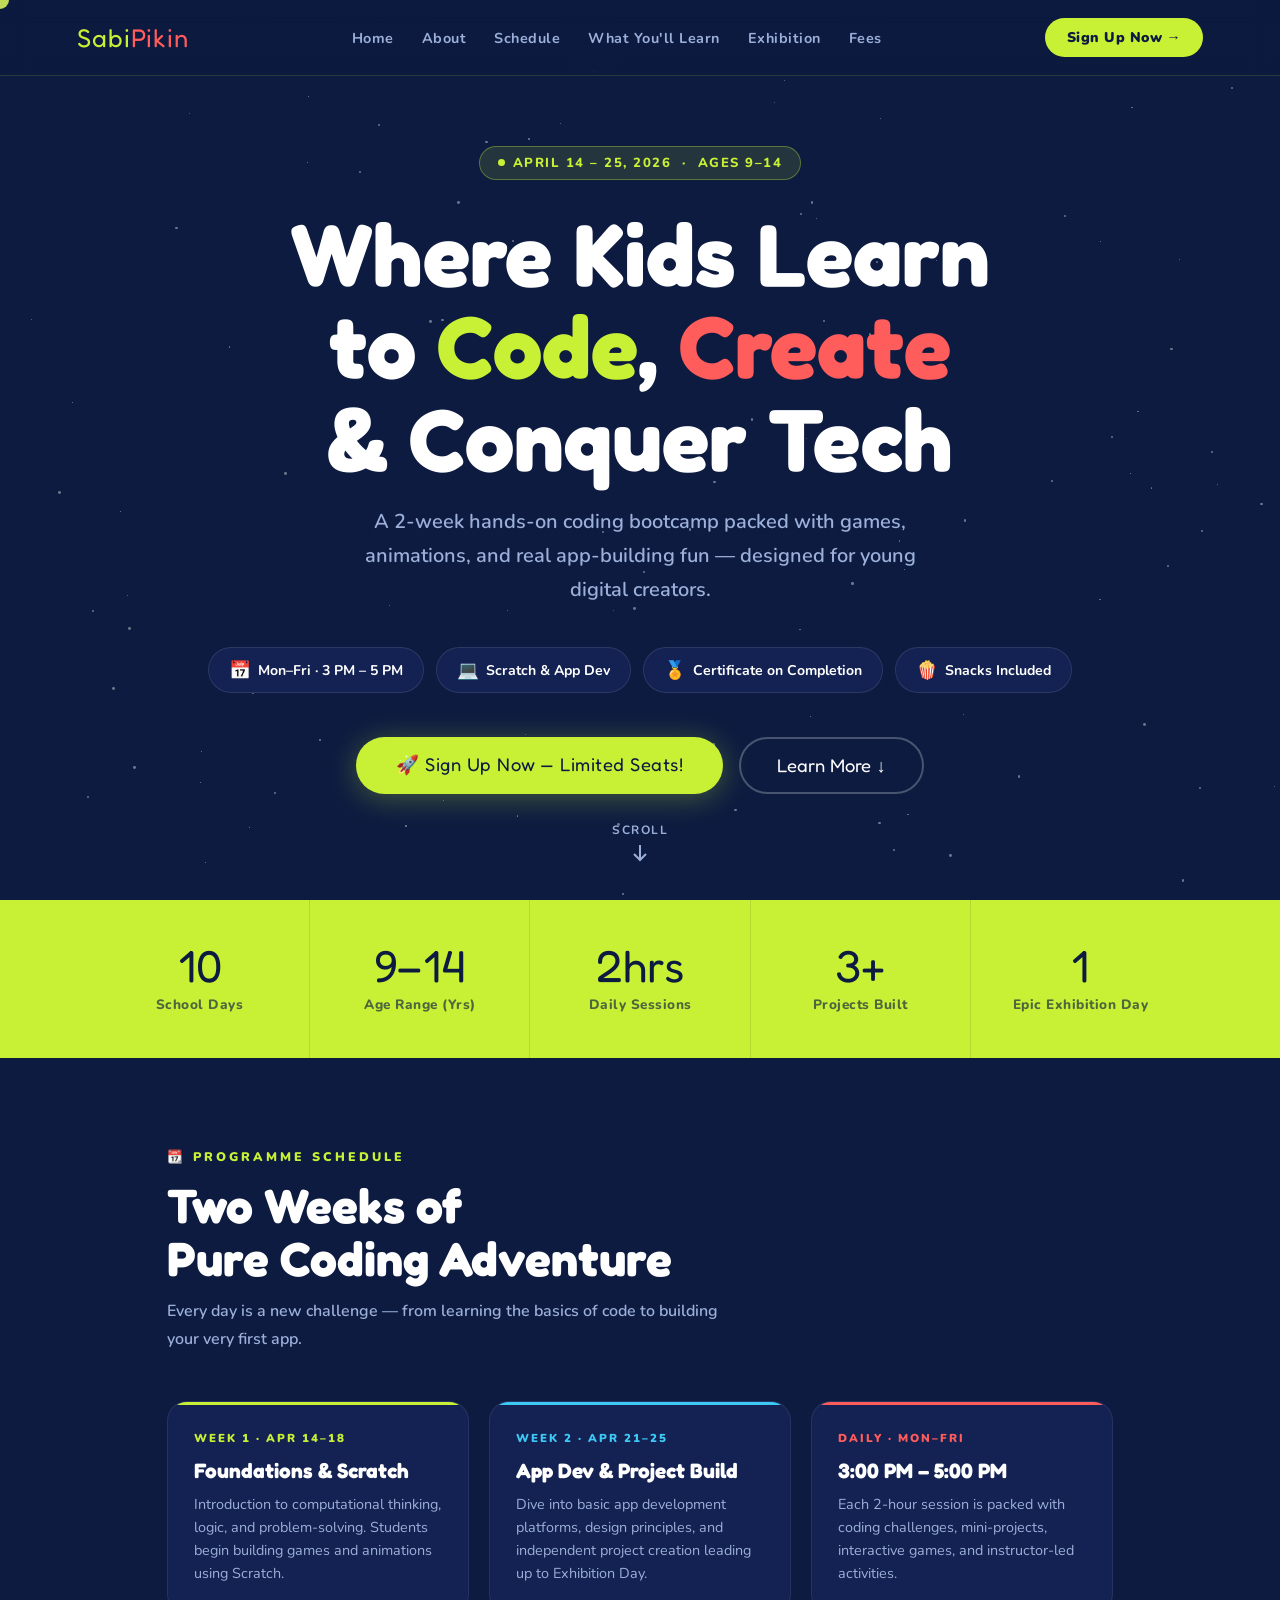
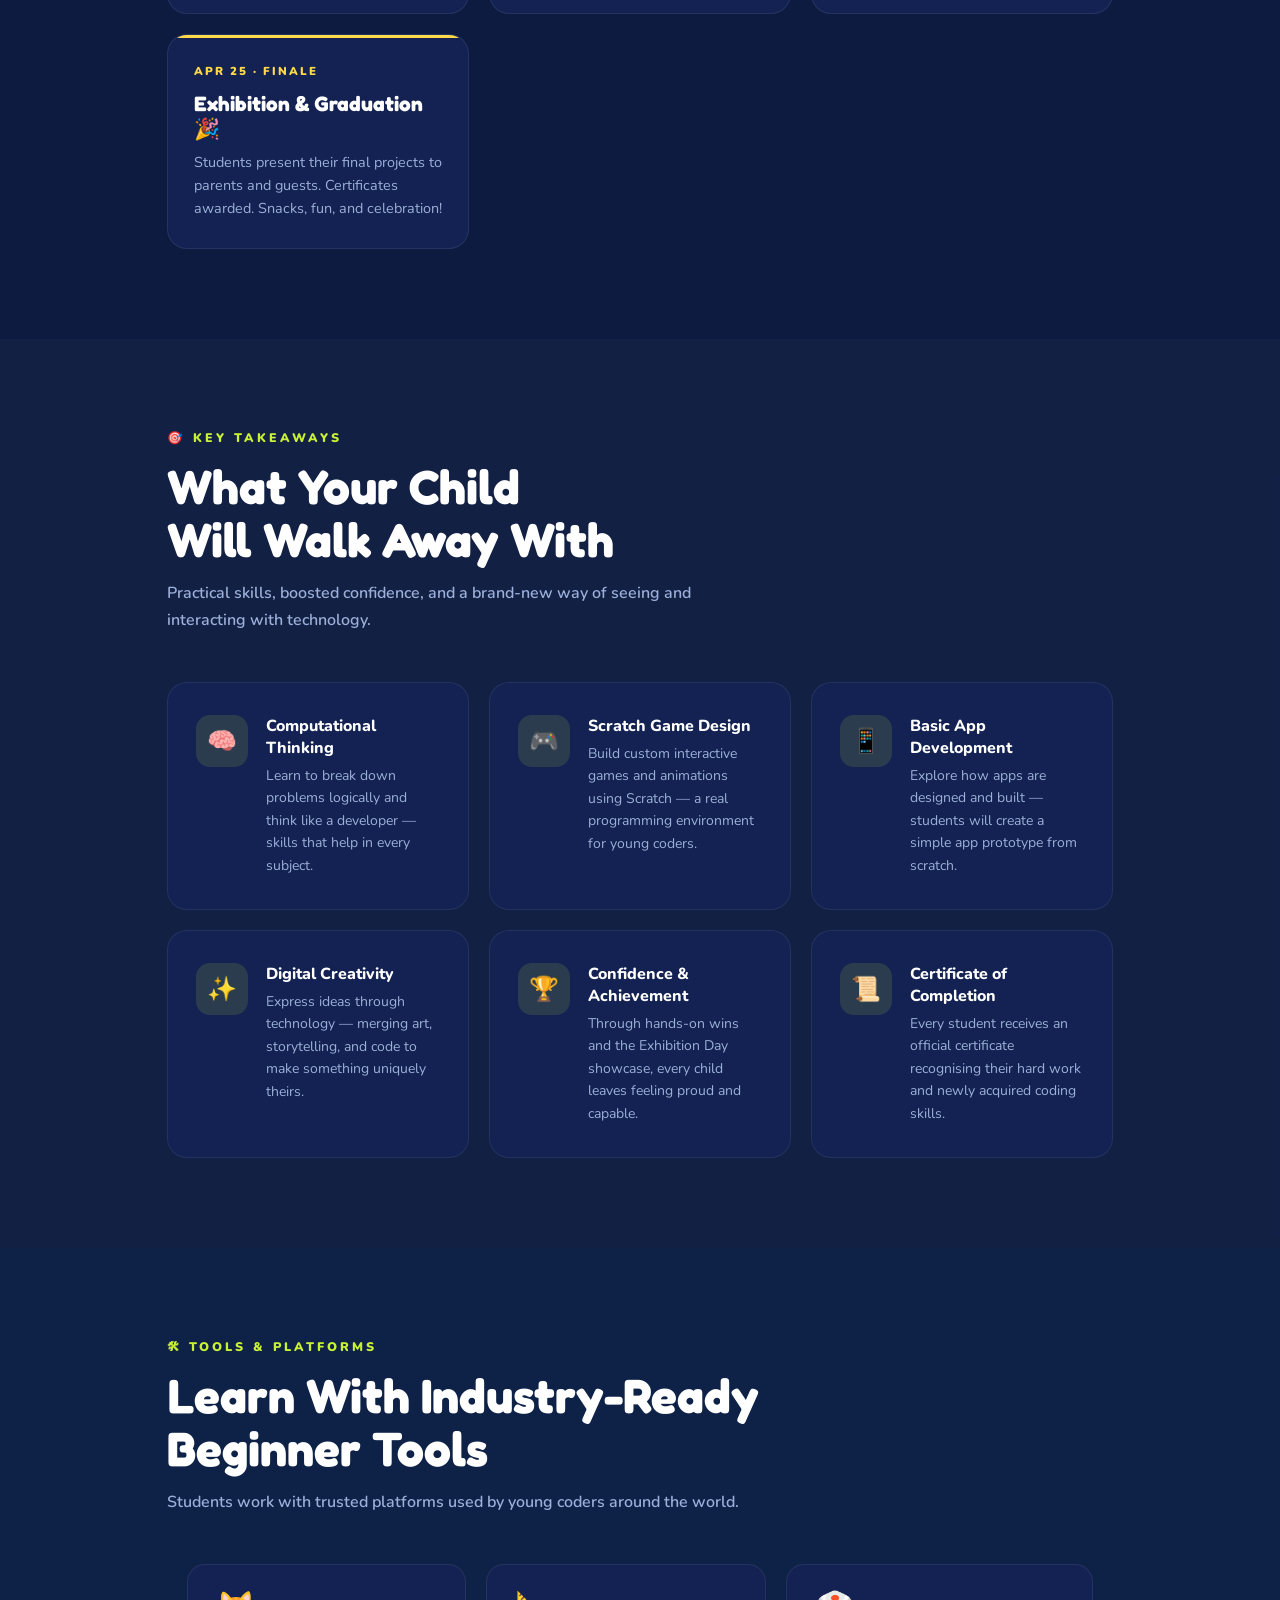
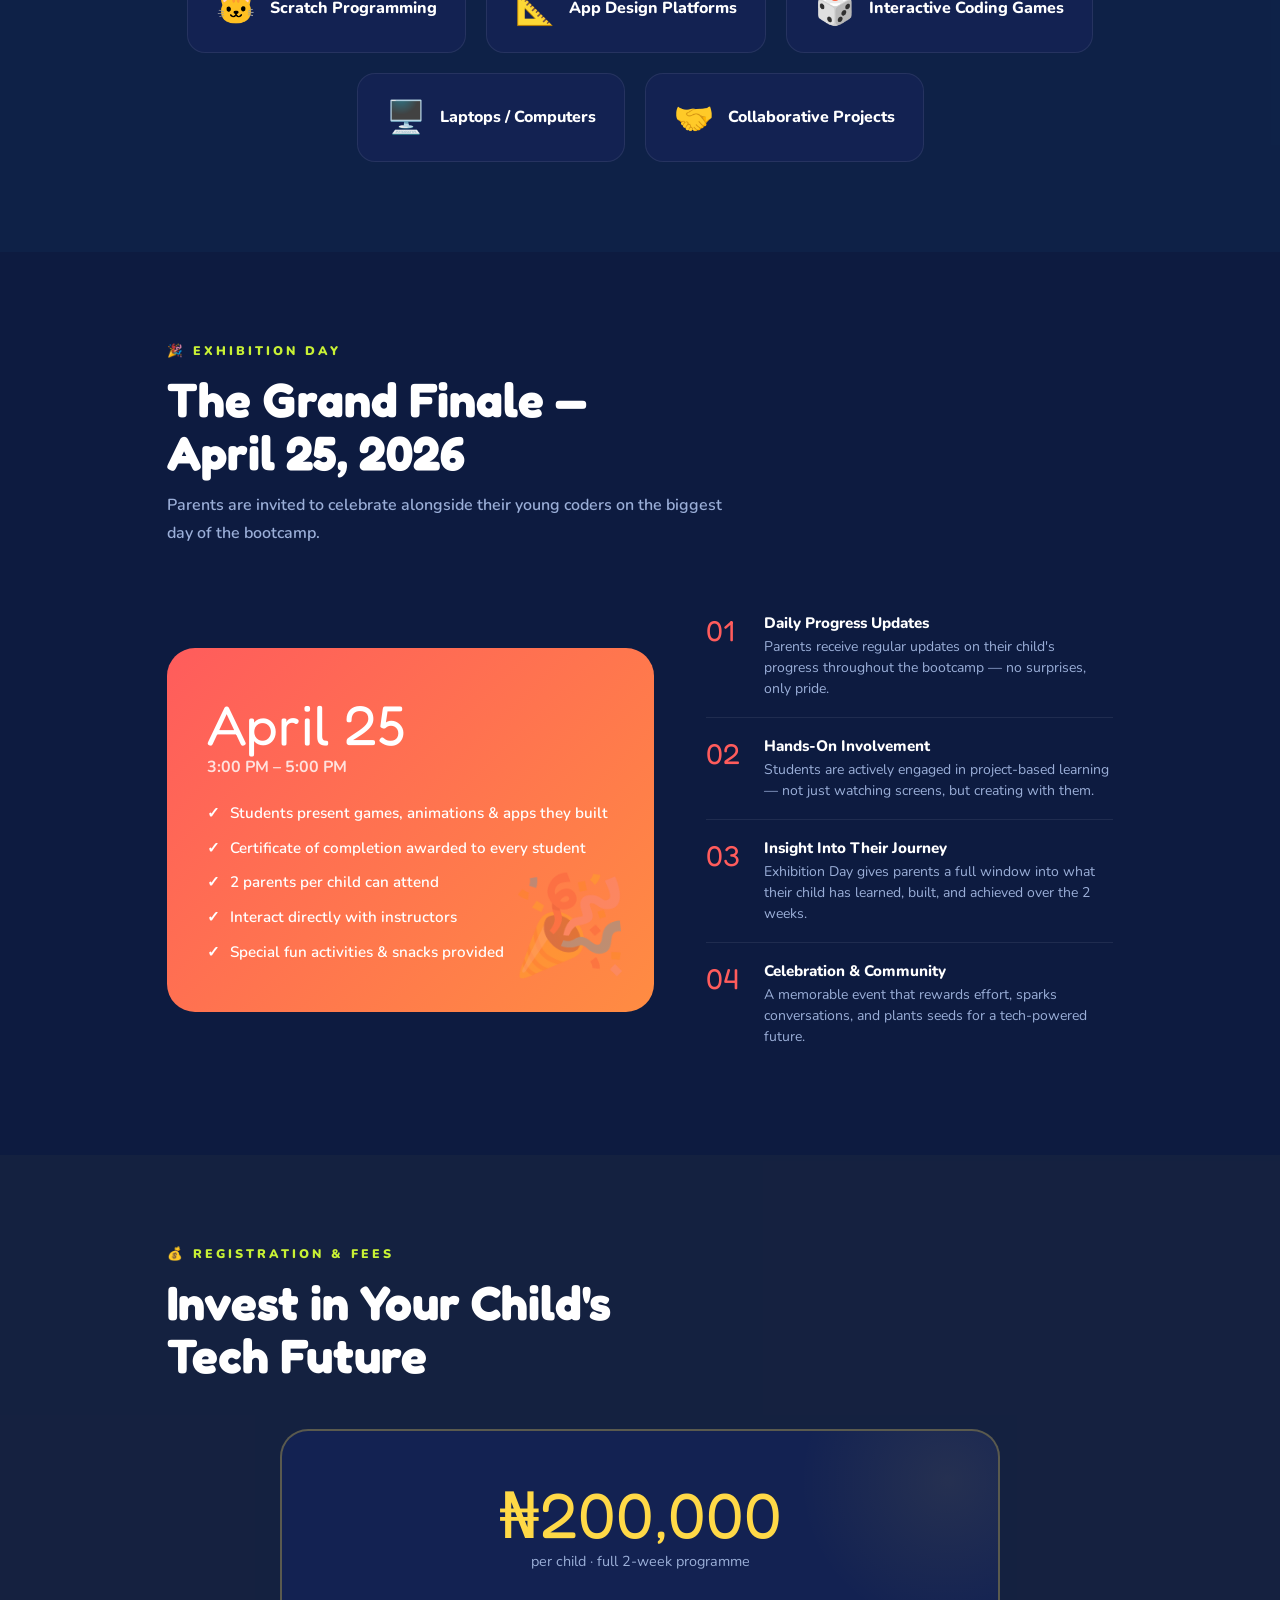
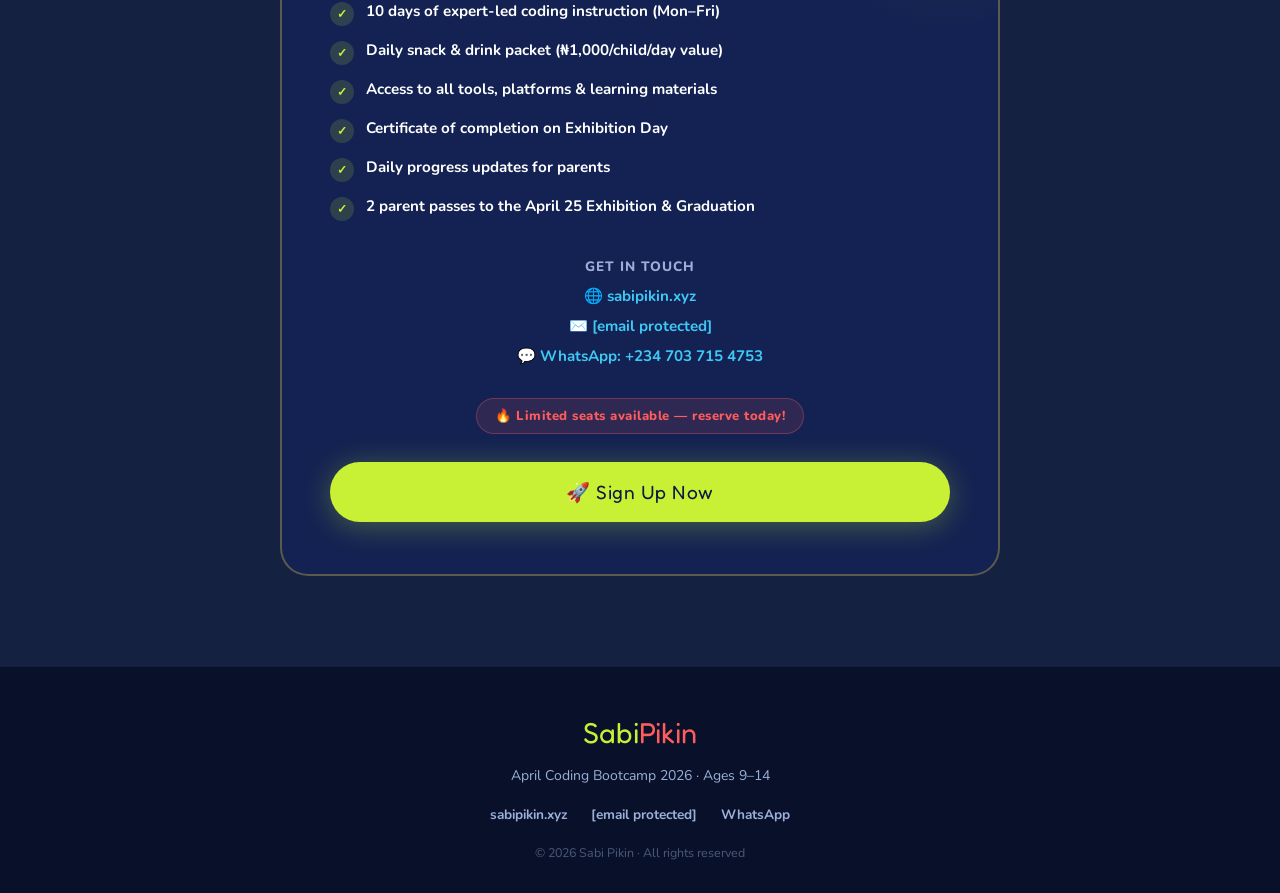
==== kidsbootcamp.html @ 7fbb56c4 "Add files via upload" ====
<!DOCTYPE html>
<html lang="en">
<head>
<meta charset="UTF-8" />
<meta name="viewport" content="width=device-width, initial-scale=1.0"/>
<title>Sabi Pikin Coding Bootcamp – April 2026</title>
<link href="https://fonts.googleapis.com/css2?family=Fredoka+One&family=Nunito:wght@400;600;700;800;900&display=swap" rel="stylesheet"/>
<style>
  :root {
    --lime: #C8F135;
    --navy: #0D1B40;
    --coral: #FF5C5C;
    --sky: #3EC9F5;
    --yellow: #FFD947;
    --white: #FFFFFF;
    --card-bg: #132252;
    --text-muted: #9BAFD8;
  }

  *, *::before, *::after { box-sizing: border-box; margin: 0; padding: 0; }

  html { scroll-behavior: smooth; }

  body {
    font-family: 'Nunito', sans-serif;
    background: var(--navy);
    color: var(--white);
    overflow-x: hidden;
  }

  /* ── CURSOR ── */
  body { cursor: none; }
  #cursor {
    width: 18px; height: 18px;
    background: var(--lime);
    border-radius: 50%;
    position: fixed; top: 0; left: 0;
    pointer-events: none;
    z-index: 9999;
    transform: translate(-50%,-50%);
    transition: transform .15s, background .2s;
    mix-blend-mode: exclusion;
  }

  /* ── STARS BG ── */
  #stars { position: fixed; inset: 0; pointer-events: none; z-index: 0; overflow: hidden; }
  .star {
    position: absolute;
    border-radius: 50%;
    background: white;
    animation: twinkle var(--d) ease-in-out infinite alternate;
    opacity: .4;
  }
  @keyframes twinkle { to { opacity: .05; transform: scale(.5); } }

  /* ── NAV ── */
  nav {
    position: fixed; top: 0; width: 100%;
    display: flex; align-items: center; justify-content: space-between;
    padding: 18px 6%;
    background: rgba(13,27,64,.85);
    backdrop-filter: blur(12px);
    border-bottom: 1px solid rgba(200,241,53,.15);
    z-index: 100;
  }
  .logo {
    font-family: 'Fredoka One', cursive;
    font-size: 1.6rem;
    color: var(--lime);
    letter-spacing: 1px;
  }
  .logo span { color: var(--coral); }
  nav ul { list-style: none; display: flex; gap: 28px; }
  nav ul a {
    text-decoration: none; color: var(--text-muted);
    font-weight: 700; font-size: .9rem;
    letter-spacing: .5px; transition: color .2s;
  }
  nav ul a:hover { color: var(--lime); }
  .nav-cta {
    background: var(--lime); color: var(--navy);
    font-weight: 900; font-size: .88rem;
    padding: 10px 22px; border-radius: 50px;
    text-decoration: none; letter-spacing: .5px;
    transition: transform .2s, box-shadow .2s;
    box-shadow: 0 0 0 0 var(--lime);
  }
  .nav-cta:hover {
    transform: translateY(-2px);
    box-shadow: 0 8px 25px rgba(200,241,53,.45);
  }

  /* ── HERO ── */
  .hero {
    min-height: 100vh;
    display: flex; flex-direction: column;
    align-items: center; justify-content: center;
    text-align: center;
    padding: 120px 6% 80px;
    position: relative; z-index: 1;
  }
  .badge {
    display: inline-flex; align-items: center; gap: 8px;
    background: rgba(200,241,53,.12);
    border: 1px solid rgba(200,241,53,.35);
    color: var(--lime);
    font-weight: 800; font-size: .82rem;
    padding: 7px 18px; border-radius: 50px;
    letter-spacing: 1.5px; text-transform: uppercase;
    margin-bottom: 28px;
    animation: fadeUp .7s ease both;
  }
  .badge .dot { width: 7px; height: 7px; background: var(--lime); border-radius: 50%; animation: blink 1.2s ease-in-out infinite; }
  @keyframes blink { 50% { opacity: 0; } }

  .hero h1 {
    font-family: 'Fredoka One', cursive;
    font-size: clamp(2.8rem, 7vw, 5.5rem);
    line-height: 1.05;
    margin-bottom: 20px;
    animation: fadeUp .8s .1s ease both;
  }
  .hero h1 .accent { color: var(--lime); }
  .hero h1 .hot { color: var(--coral); }

  .hero-sub {
    font-size: clamp(1rem, 2.2vw, 1.25rem);
    color: var(--text-muted);
    max-width: 560px;
    line-height: 1.7;
    margin-bottom: 40px;
    font-weight: 600;
    animation: fadeUp .8s .2s ease both;
  }

  .hero-pills {
    display: flex; flex-wrap: wrap; gap: 12px;
    justify-content: center; margin-bottom: 44px;
    animation: fadeUp .8s .3s ease both;
  }
  .pill {
    display: flex; align-items: center; gap: 7px;
    background: var(--card-bg);
    border: 1px solid rgba(255,255,255,.1);
    border-radius: 50px;
    padding: 10px 20px;
    font-size: .88rem; font-weight: 700;
  }
  .pill .icon { font-size: 1.1rem; }

  .hero-btns {
    display: flex; gap: 16px; flex-wrap: wrap; justify-content: center;
    animation: fadeUp .8s .4s ease both;
  }
  .btn-primary {
    background: var(--lime); color: var(--navy);
    font-family: 'Fredoka One', cursive;
    font-size: 1.15rem; letter-spacing: .5px;
    padding: 16px 40px; border-radius: 50px;
    text-decoration: none; border: none; cursor: none;
    transition: transform .2s, box-shadow .2s;
    box-shadow: 0 4px 30px rgba(200,241,53,.3);
    position: relative; overflow: hidden;
  }
  .btn-primary::after {
    content: '';
    position: absolute; inset: 0;
    background: white; opacity: 0;
    transition: opacity .3s;
    border-radius: 50px;
  }
  .btn-primary:hover { transform: translateY(-3px) scale(1.04); box-shadow: 0 10px 40px rgba(200,241,53,.5); }
  .btn-primary:hover::after { opacity: .08; }

  .btn-secondary {
    background: transparent;
    color: var(--white);
    font-family: 'Fredoka One', cursive;
    font-size: 1.15rem;
    padding: 15px 36px; border-radius: 50px;
    text-decoration: none; border: 2px solid rgba(255,255,255,.25); cursor: none;
    transition: border-color .2s, color .2s;
  }
  .btn-secondary:hover { border-color: var(--sky); color: var(--sky); }

  /* ── SCROLL ARROW ── */
  .scroll-hint {
    position: absolute; bottom: 36px; left: 50%;
    transform: translateX(-50%);
    display: flex; flex-direction: column; align-items: center; gap: 6px;
    color: var(--text-muted); font-size: .75rem; font-weight: 700; letter-spacing: 1.5px;
    animation: float 2s ease-in-out infinite;
  }
  .scroll-hint svg { animation: bounce 2s ease-in-out infinite; }
  @keyframes bounce { 0%,100%{transform:translateY(0)} 50%{transform:translateY(6px)} }
  @keyframes float { 0%,100%{opacity:1} 50%{opacity:.5} }

  /* ── SECTIONS ── */
  section { position: relative; z-index: 1; }
  .section-inner { max-width: 1100px; margin: 0 auto; padding: 90px 6%; }
  .section-label {
    font-size: .78rem; font-weight: 900; letter-spacing: 3px;
    text-transform: uppercase; color: var(--lime);
    margin-bottom: 14px;
  }
  .section-title {
    font-family: 'Fredoka One', cursive;
    font-size: clamp(2rem, 4.5vw, 3rem);
    line-height: 1.1;
    margin-bottom: 14px;
  }
  .section-sub {
    color: var(--text-muted);
    font-size: 1rem; font-weight: 600;
    max-width: 580px; line-height: 1.7;
  }

  /* ── ABOUT STRIP ── */
  .about-strip {
    background: var(--lime);
    padding: 0;
    overflow: hidden;
  }
  .strip-inner {
    display: flex; flex-wrap: wrap;
    max-width: 1100px; margin: 0 auto;
  }
  .strip-stat {
    flex: 1; min-width: 160px;
    padding: 44px 32px;
    text-align: center;
    border-right: 1px solid rgba(0,0,0,.1);
  }
  .strip-stat:last-child { border-right: none; }
  .strip-stat .num {
    font-family: 'Fredoka One', cursive;
    font-size: 2.8rem; color: var(--navy);
    line-height: 1;
  }
  .strip-stat .lbl {
    font-size: .85rem; font-weight: 800;
    color: rgba(13,27,64,.65); letter-spacing: .5px;
    margin-top: 6px;
  }

  /* ── SCHEDULE ── */
  .schedule-bg { background: rgba(255,255,255,.025); }
  .schedule-grid {
    display: grid;
    grid-template-columns: repeat(auto-fit, minmax(240px, 1fr));
    gap: 20px; margin-top: 48px;
  }
  .sched-card {
    background: var(--card-bg);
    border: 1px solid rgba(255,255,255,.08);
    border-radius: 20px;
    padding: 28px 26px;
    position: relative;
    overflow: hidden;
    transition: transform .25s, box-shadow .25s;
  }
  .sched-card::before {
    content: '';
    position: absolute; top: 0; left: 0; right: 0;
    height: 3px;
    background: var(--accent, var(--lime));
  }
  .sched-card:hover { transform: translateY(-6px); box-shadow: 0 20px 50px rgba(0,0,0,.35); }
  .sched-card .week-tag {
    font-size: .72rem; font-weight: 900; letter-spacing: 2px;
    text-transform: uppercase;
    color: var(--accent, var(--lime));
    margin-bottom: 12px;
  }
  .sched-card h3 {
    font-family: 'Fredoka One', cursive;
    font-size: 1.3rem; margin-bottom: 10px;
  }
  .sched-card p { color: var(--text-muted); font-size: .9rem; line-height: 1.6; }

  /* ── TAKEAWAYS ── */
  .takeaways-grid {
    display: grid;
    grid-template-columns: repeat(auto-fit, minmax(290px, 1fr));
    gap: 20px; margin-top: 48px;
  }
  .take-card {
    background: var(--card-bg);
    border-radius: 20px;
    padding: 32px 28px;
    border: 1px solid rgba(255,255,255,.07);
    display: flex; gap: 18px; align-items: flex-start;
    transition: transform .25s, border-color .25s;
  }
  .take-card:hover { transform: translateY(-4px); border-color: rgba(200,241,53,.3); }
  .take-icon {
    width: 52px; height: 52px; border-radius: 14px;
    background: rgba(200,241,53,.12);
    display: flex; align-items: center; justify-content: center;
    font-size: 1.5rem; flex-shrink: 0;
  }
  .take-card h4 { font-size: 1rem; font-weight: 800; margin-bottom: 6px; }
  .take-card p { color: var(--text-muted); font-size: .875rem; line-height: 1.6; }

  /* ── TOOLS ── */
  .tools-section { background: rgba(62,201,245,.04); }
  .tools-row {
    display: flex; flex-wrap: wrap; gap: 20px;
    margin-top: 48px; justify-content: center;
  }
  .tool-chip {
    display: flex; align-items: center; gap: 14px;
    background: var(--card-bg);
    border: 1px solid rgba(255,255,255,.08);
    border-radius: 18px;
    padding: 22px 28px;
    min-width: 200px;
    font-weight: 800; font-size: 1rem;
    transition: transform .2s, border-color .2s, box-shadow .2s;
    cursor: default;
  }
  .tool-chip:hover {
    transform: scale(1.04);
    border-color: var(--sky);
    box-shadow: 0 0 30px rgba(62,201,245,.2);
  }
  .tool-chip .t-icon { font-size: 2rem; }

  /* ── EXHIBITION ── */
  .exhibition-wrap {
    display: flex; gap: 52px; flex-wrap: wrap;
    align-items: center; margin-top: 48px;
  }
  .exh-card {
    flex: 1; min-width: 280px;
    background: linear-gradient(135deg, var(--coral) 0%, #FF8C42 100%);
    border-radius: 28px;
    padding: 48px 40px;
    position: relative; overflow: hidden;
  }
  .exh-card::after {
    content: '🎉';
    position: absolute; right: 24px; bottom: 20px;
    font-size: 6rem; opacity: .25;
  }
  .exh-card .date-big {
    font-family: 'Fredoka One', cursive;
    font-size: 3.5rem; line-height: 1;
    color: white; margin-bottom: 4px;
  }
  .exh-card .date-sub { font-size: 1rem; font-weight: 700; color: rgba(255,255,255,.8); margin-bottom: 24px; }
  .exh-card ul { list-style: none; display: flex; flex-direction: column; gap: 12px; }
  .exh-card ul li {
    display: flex; gap: 10px; align-items: flex-start;
    color: white; font-size: .95rem; font-weight: 600; line-height: 1.5;
  }
  .exh-card ul li::before { content: '✓'; font-weight: 900; flex-shrink: 0; }

  .exh-info { flex: 1; min-width: 280px; }
  .exh-info .info-row {
    display: flex; gap: 16px; align-items: flex-start;
    padding: 18px 0;
    border-bottom: 1px solid rgba(255,255,255,.08);
  }
  .exh-info .info-row:last-child { border-bottom: none; }
  .info-num {
    font-family: 'Fredoka One', cursive;
    font-size: 1.8rem; color: var(--coral); flex-shrink: 0; width: 42px;
  }
  .info-text h4 { font-size: .95rem; font-weight: 800; margin-bottom: 3px; }
  .info-text p { color: var(--text-muted); font-size: .875rem; line-height: 1.5; }

  /* ── FEES ── */
  .fees-section { background: rgba(255,217,71,.03); }
  .fees-card {
    max-width: 720px; margin: 48px auto 0;
    background: var(--card-bg);
    border: 2px solid rgba(255,217,71,.3);
    border-radius: 28px;
    padding: 52px 48px;
    text-align: center;
    position: relative; overflow: hidden;
  }
  .fees-card::before {
    content: '';
    position: absolute; top: -100px; right: -100px;
    width: 300px; height: 300px;
    background: radial-gradient(circle, rgba(255,217,71,.08) 0%, transparent 70%);
  }
  .price-tag {
    font-family: 'Fredoka One', cursive;
    font-size: 4rem; color: var(--yellow);
    line-height: 1;
    margin-bottom: 4px;
  }
  .price-note { color: var(--text-muted); font-size: .9rem; margin-bottom: 30px; }
  .fees-list {
    list-style: none;
    display: flex; flex-direction: column; gap: 14px;
    text-align: left; margin-bottom: 36px;
  }
  .fees-list li {
    display: flex; align-items: flex-start; gap: 12px;
    font-size: .95rem; font-weight: 700;
  }
  .fees-list li span.check {
    width: 24px; height: 24px; border-radius: 50%;
    background: rgba(200,241,53,.15); color: var(--lime);
    display: flex; align-items: center; justify-content: center;
    font-size: .75rem; flex-shrink: 0; margin-top: 1px;
  }
  .fees-contact {
    display: flex; flex-direction: column; gap: 10px;
    margin-bottom: 32px;
  }
  .fees-contact a {
    color: var(--sky); font-weight: 700; text-decoration: none;
    font-size: .95rem; transition: color .2s;
  }
  .fees-contact a:hover { color: var(--lime); }
  .seats-notice {
    display: inline-flex; align-items: center; gap: 8px;
    background: rgba(255,92,92,.12);
    border: 1px solid rgba(255,92,92,.3);
    color: var(--coral);
    font-size: .82rem; font-weight: 800;
    padding: 8px 18px; border-radius: 50px;
    letter-spacing: .5px;
  }

  /* ── SIGNUP MODAL ── */
  .modal-overlay {
    position: fixed; inset: 0;
    background: rgba(0,0,0,.75);
    backdrop-filter: blur(8px);
    z-index: 500;
    display: flex; align-items: center; justify-content: center;
    padding: 20px;
    opacity: 0; pointer-events: none;
    transition: opacity .3s;
  }
  .modal-overlay.open { opacity: 1; pointer-events: all; }
  .modal {
    background: var(--card-bg);
    border: 1px solid rgba(200,241,53,.2);
    border-radius: 28px;
    padding: 48px 44px;
    max-width: 500px; width: 100%;
    position: relative;
    transform: translateY(30px) scale(.97);
    transition: transform .35s cubic-bezier(.34,1.56,.64,1);
    max-height: 90vh; overflow-y: auto;
  }
  .modal-overlay.open .modal { transform: translateY(0) scale(1); }
  .modal-close {
    position: absolute; top: 18px; right: 22px;
    background: none; border: none; color: var(--text-muted);
    font-size: 1.5rem; cursor: none; line-height: 1;
    transition: color .2s;
  }
  .modal-close:hover { color: var(--coral); }
  .modal h2 {
    font-family: 'Fredoka One', cursive;
    font-size: 2rem; margin-bottom: 6px;
  }
  .modal p.sub { color: var(--text-muted); font-size: .9rem; margin-bottom: 28px; }
  .form-row { margin-bottom: 18px; }
  .form-row label {
    display: block; font-size: .8rem; font-weight: 800;
    letter-spacing: 1px; text-transform: uppercase;
    color: var(--text-muted); margin-bottom: 7px;
  }
  .form-row input, .form-row select {
    width: 100%;
    background: rgba(255,255,255,.06);
    border: 1px solid rgba(255,255,255,.12);
    border-radius: 12px;
    padding: 13px 16px;
    color: white; font-family: 'Nunito', sans-serif;
    font-size: .95rem; font-weight: 600;
    outline: none;
    transition: border-color .2s;
    cursor: none;
  }
  .form-row input::placeholder { color: rgba(255,255,255,.3); }
  .form-row input:focus, .form-row select:focus { border-color: var(--lime); }
  .form-row select option { background: #1a2b5c; }
  .modal-submit {
    width: 100%;
    background: var(--lime); color: var(--navy);
    font-family: 'Fredoka One', cursive;
    font-size: 1.2rem;
    padding: 16px; border: none; border-radius: 50px;
    cursor: none; margin-top: 8px;
    transition: transform .2s, box-shadow .2s;
    box-shadow: 0 4px 20px rgba(200,241,53,.3);
  }
  .modal-submit:hover { transform: scale(1.02); box-shadow: 0 8px 30px rgba(200,241,53,.45); }

  .success-msg {
    text-align: center; padding: 20px 0;
    display: none;
  }
  .success-msg.show { display: block; }
  .success-msg .big-emoji { font-size: 4rem; margin-bottom: 14px; }
  .success-msg h3 { font-family: 'Fredoka One', cursive; font-size: 1.8rem; margin-bottom: 8px; color: var(--lime); }
  .success-msg p { color: var(--text-muted); line-height: 1.6; }

  /* ── FOOTER ── */
  footer {
    background: rgba(0,0,0,.35);
    border-top: 1px solid rgba(255,255,255,.06);
    padding: 48px 6% 32px;
    text-align: center;
    position: relative; z-index: 1;
  }
  footer .foot-logo {
    font-family: 'Fredoka One', cursive;
    font-size: 1.8rem; color: var(--lime); margin-bottom: 16px;
  }
  footer .foot-logo span { color: var(--coral); }
  footer p { color: var(--text-muted); font-size: .875rem; margin-bottom: 6px; }
  footer .foot-links { display: flex; gap: 24px; justify-content: center; flex-wrap: wrap; margin: 20px 0; }
  footer .foot-links a { color: var(--text-muted); text-decoration: none; font-size: .85rem; font-weight: 700; transition: color .2s; }
  footer .foot-links a:hover { color: var(--lime); }
  footer .copy { font-size: .78rem; color: rgba(155,175,216,.45); margin-top: 20px; }

  /* ── ANIMATIONS ── */
  @keyframes fadeUp {
    from { opacity: 0; transform: translateY(30px); }
    to { opacity: 1; transform: translateY(0); }
  }
  .reveal {
    opacity: 0; transform: translateY(28px);
    transition: opacity .65s ease, transform .65s ease;
  }
  .reveal.visible { opacity: 1; transform: translateY(0); }

  /* ── RESPONSIVE ── */
  @media (max-width: 768px) {
    nav ul { display: none; }
    .fees-card { padding: 36px 24px; }
    .modal { padding: 36px 24px; }
    .exh-card { padding: 36px 28px; }
  }
</style>
</head>
<body>

<!-- Custom cursor -->
<div id="cursor"></div>

<!-- Stars background -->
<div id="stars"></div>

<!-- ── NAVIGATION ── -->
<nav>
  <div class="logo">Sabi<span>Pikin</span></div>
  <ul>
    <li><a href="index.html">Home</a></li>
    <li><a href="#about">About</a></li>
    <li><a href="#schedule">Schedule</a></li>
    <li><a href="#takeaways">What You'll Learn</a></li>
    <li><a href="#exhibition">Exhibition</a></li>
    <li><a href="#fees">Fees</a></li>
  </ul>
  <a href="#" class="nav-cta" onclick="openModal(event)">Sign Up Now →</a>
</nav>

<!-- ── HERO ── -->
<section class="hero">
  <div class="badge"><span class="dot"></span> April 14 – 25, 2026 &nbsp;·&nbsp; Ages 9–14</div>
  <h1>Where Kids Learn<br>to <span class="accent">Code</span>, <span class="hot">Create</span><br>&amp; Conquer Tech</h1>
  <p class="hero-sub">A 2-week hands-on coding bootcamp packed with games, animations, and real app-building fun — designed for young digital creators.</p>
  <div class="hero-pills">
    <div class="pill"><span class="icon">📅</span> Mon–Fri · 3 PM – 5 PM</div>
    <div class="pill"><span class="icon">💻</span> Scratch &amp; App Dev</div>
    <div class="pill"><span class="icon">🏅</span> Certificate on Completion</div>
    <div class="pill"><span class="icon">🍿</span> Snacks Included</div>
  </div>
  <div class="hero-btns">
    <a href="#" class="btn-primary" onclick="openModal(event)">🚀 Sign Up Now — Limited Seats!</a>
    <a href="#about" class="btn-secondary">Learn More ↓</a>
  </div>
  <div class="scroll-hint">
    <span>SCROLL</span>
    <svg width="16" height="20" fill="none" stroke="currentColor" stroke-width="2">
      <path d="M8 1v14M2 10l6 6 6-6"/>
    </svg>
  </div>
</section>

<!-- ── STATS STRIP ── -->
<div class="about-strip" id="about">
  <div class="strip-inner">
    <div class="strip-stat">
      <div class="num">10</div>
      <div class="lbl">School Days</div>
    </div>
    <div class="strip-stat">
      <div class="num">9–14</div>
      <div class="lbl">Age Range (Yrs)</div>
    </div>
    <div class="strip-stat">
      <div class="num">2hrs</div>
      <div class="lbl">Daily Sessions</div>
    </div>
    <div class="strip-stat">
      <div class="num">3+</div>
      <div class="lbl">Projects Built</div>
    </div>
    <div class="strip-stat">
      <div class="num">1</div>
      <div class="lbl">Epic Exhibition Day</div>
    </div>
  </div>
</div>

<!-- ── SCHEDULE ── -->
<section id="schedule">
  <div class="section-inner">
    <div class="section-label">📆 Programme Schedule</div>
    <h2 class="section-title reveal">Two Weeks of<br>Pure Coding Adventure</h2>
    <p class="section-sub reveal">Every day is a new challenge — from learning the basics of code to building your very first app.</p>
    <div class="schedule-grid">
      <div class="sched-card reveal" style="--accent: #C8F135;">
        <div class="week-tag">Week 1 · Apr 14–18</div>
        <h3>Foundations &amp; Scratch</h3>
        <p>Introduction to computational thinking, logic, and problem-solving. Students begin building games and animations using Scratch.</p>
      </div>
      <div class="sched-card reveal" style="--accent: #3EC9F5;">
        <div class="week-tag">Week 2 · Apr 21–25</div>
        <h3>App Dev &amp; Project Build</h3>
        <p>Dive into basic app development platforms, design principles, and independent project creation leading up to Exhibition Day.</p>
      </div>
      <div class="sched-card reveal" style="--accent: #FF5C5C;">
        <div class="week-tag">Daily · Mon–Fri</div>
        <h3>3:00 PM – 5:00 PM</h3>
        <p>Each 2-hour session is packed with coding challenges, mini-projects, interactive games, and instructor-led activities.</p>
      </div>
      <div class="sched-card reveal" style="--accent: #FFD947;">
        <div class="week-tag">Apr 25 · Finale</div>
        <h3>Exhibition &amp; Graduation 🎉</h3>
        <p>Students present their final projects to parents and guests. Certificates awarded. Snacks, fun, and celebration!</p>
      </div>
    </div>
  </div>
</section>

<!-- ── KEY TAKEAWAYS ── -->
<section id="takeaways" class="schedule-bg">
  <div class="section-inner">
    <div class="section-label">🎯 Key Takeaways</div>
    <h2 class="section-title reveal">What Your Child<br>Will Walk Away With</h2>
    <p class="section-sub reveal">Practical skills, boosted confidence, and a brand-new way of seeing and interacting with technology.</p>
    <div class="takeaways-grid">
      <div class="take-card reveal">
        <div class="take-icon">🧠</div>
        <div>
          <h4>Computational Thinking</h4>
          <p>Learn to break down problems logically and think like a developer — skills that help in every subject.</p>
        </div>
      </div>
      <div class="take-card reveal">
        <div class="take-icon">🎮</div>
        <div>
          <h4>Scratch Game Design</h4>
          <p>Build custom interactive games and animations using Scratch — a real programming environment for young coders.</p>
        </div>
      </div>
      <div class="take-card reveal">
        <div class="take-icon">📱</div>
        <div>
          <h4>Basic App Development</h4>
          <p>Explore how apps are designed and built — students will create a simple app prototype from scratch.</p>
        </div>
      </div>
      <div class="take-card reveal">
        <div class="take-icon">✨</div>
        <div>
          <h4>Digital Creativity</h4>
          <p>Express ideas through technology — merging art, storytelling, and code to make something uniquely theirs.</p>
        </div>
      </div>
      <div class="take-card reveal">
        <div class="take-icon">🏆</div>
        <div>
          <h4>Confidence &amp; Achievement</h4>
          <p>Through hands-on wins and the Exhibition Day showcase, every child leaves feeling proud and capable.</p>
        </div>
      </div>
      <div class="take-card reveal">
        <div class="take-icon">📜</div>
        <div>
          <h4>Certificate of Completion</h4>
          <p>Every student receives an official certificate recognising their hard work and newly acquired coding skills.</p>
        </div>
      </div>
    </div>
  </div>
</section>

<!-- ── TOOLS ── -->
<section id="tools" class="tools-section">
  <div class="section-inner">
    <div class="section-label">🛠 Tools &amp; Platforms</div>
    <h2 class="section-title reveal">Learn With Industry-Ready<br>Beginner Tools</h2>
    <p class="section-sub reveal">Students work with trusted platforms used by young coders around the world.</p>
    <div class="tools-row">
      <div class="tool-chip reveal"><span class="t-icon">🐱</span> Scratch Programming</div>
      <div class="tool-chip reveal"><span class="t-icon">📐</span> App Design Platforms</div>
      <div class="tool-chip reveal"><span class="t-icon">🎲</span> Interactive Coding Games</div>
      <div class="tool-chip reveal"><span class="t-icon">🖥️</span> Laptops / Computers</div>
      <div class="tool-chip reveal"><span class="t-icon">🤝</span> Collaborative Projects</div>
    </div>
  </div>
</section>

<!-- ── EXHIBITION ── -->
<section id="exhibition">
  <div class="section-inner">
    <div class="section-label">🎉 Exhibition Day</div>
    <h2 class="section-title reveal">The Grand Finale —<br>April 25, 2026</h2>
    <p class="section-sub reveal">Parents are invited to celebrate alongside their young coders on the biggest day of the bootcamp.</p>
    <div class="exhibition-wrap">
      <div class="exh-card reveal">
        <div class="date-big">April 25</div>
        <div class="date-sub">3:00 PM – 5:00 PM</div>
        <ul>
          <li>Students present games, animations &amp; apps they built</li>
          <li>Certificate of completion awarded to every student</li>
          <li>2 parents per child can attend</li>
          <li>Interact directly with instructors</li>
          <li>Special fun activities &amp; snacks provided</li>
        </ul>
      </div>
      <div class="exh-info reveal">
        <div class="info-row">
          <div class="info-num">01</div>
          <div class="info-text">
            <h4>Daily Progress Updates</h4>
            <p>Parents receive regular updates on their child's progress throughout the bootcamp — no surprises, only pride.</p>
          </div>
        </div>
        <div class="info-row">
          <div class="info-num">02</div>
          <div class="info-text">
            <h4>Hands-On Involvement</h4>
            <p>Students are actively engaged in project-based learning — not just watching screens, but creating with them.</p>
          </div>
        </div>
        <div class="info-row">
          <div class="info-num">03</div>
          <div class="info-text">
            <h4>Insight Into Their Journey</h4>
            <p>Exhibition Day gives parents a full window into what their child has learned, built, and achieved over the 2 weeks.</p>
          </div>
        </div>
        <div class="info-row">
          <div class="info-num">04</div>
          <div class="info-text">
            <h4>Celebration &amp; Community</h4>
            <p>A memorable event that rewards effort, sparks conversations, and plants seeds for a tech-powered future.</p>
          </div>
        </div>
      </div>
    </div>
  </div>
</section>

<!-- ── FEES ── -->
<section id="fees" class="fees-section">
  <div class="section-inner">
    <div class="section-label">💰 Registration &amp; Fees</div>
    <h2 class="section-title reveal">Invest in Your Child's<br>Tech Future</h2>
    <div class="fees-card reveal">
      <div class="price-tag">₦200,000</div>
      <div class="price-note">per child · full 2-week programme</div>
      <ul class="fees-list">
        <li><span class="check">✓</span> 10 days of expert-led coding instruction (Mon–Fri)</li>
        <li><span class="check">✓</span> Daily snack &amp; drink packet (₦1,000/child/day value)</li>
        <li><span class="check">✓</span> Access to all tools, platforms &amp; learning materials</li>
        <li><span class="check">✓</span> Certificate of completion on Exhibition Day</li>
        <li><span class="check">✓</span> Daily progress updates for parents</li>
        <li><span class="check">✓</span> 2 parent passes to the April 25 Exhibition &amp; Graduation</li>
      </ul>
      <div class="fees-contact">
        <span style="font-weight:800; font-size:.85rem; color:var(--text-muted); letter-spacing:1px; text-transform:uppercase;">Get In Touch</span>
        <a href="https://sabipikin.xyz" target="_blank">🌐 sabipikin.xyz</a>
        <a href="/cdn-cgi/l/email-protection#f49590999d9a87b48795969d849d9f9d9ada8c8d8e">✉️ <span class="__cf_email__" data-cfemail="d9b8bdb4b0b7aa99aab8bbb0a9b0b2b0b7f7a1a0a3">[email&#160;protected]</span></a>
        <a href="https://wa.me/2347037154753" target="_blank">💬 WhatsApp: +234 703 715 4753</a>
      </div>
      <div style="margin-bottom:28px;">
        <span class="seats-notice">🔥 Limited seats available — reserve today!</span>
      </div>
      <button class="btn-primary" style="width:100%; font-size:1.2rem; padding:18px; border-radius:50px; display:block;" onclick="openModal(event)">
        🚀 Sign Up Now
      </button>
    </div>
  </div>
</section>

<!-- ── FOOTER ── -->
<footer>
  <div class="foot-logo">Sabi<span>Pikin</span></div>
  <p>April Coding Bootcamp 2026 · Ages 9–14</p>
  <div class="foot-links">
    <a href="index.html" target="_blank">sabipikin.xyz</a>
    <a href="mailto:admin@sabipikin.xyz"><span class="__cf_email__" data-cfemail="80e1e4ede9eef3c0f3e1e2e9f0e9ebe9eeaef8f9fa">[email&#160;protected]</span></a>
    <a href="https://wa.me/2347037154753" target="_blank">WhatsApp</a>
  </div>
  <div class="copy">© 2026 Sabi Pikin · All rights reserved</div>
</footer>

<!-- ── MODAL ── -->
<div class="modal-overlay" id="signupModal" onclick="closeModalBg(event)">
  <div class="modal">
    <button class="modal-close" onclick="closeModal()">✕</button>
    <div id="formWrap">
      <h2>🚀 Sign Up Today</h2>
      <p class="sub">Reserve your child's spot in the April 2026 Coding Bootcamp. Limited seats — act fast!</p>
      <div class="form-row">
        <label>Parent / Guardian Name</label>
        <input type="text" id="parentName" placeholder="e.g. Mrs. Adaeze Okafor" />
      </div>
      <div class="form-row">
        <label>Child's Full Name</label>
        <input type="text" id="childName" placeholder="e.g. Chukwuemeka Okafor" />
      </div>
      <div class="form-row">
        <label>Child's Age</label>
        <select id="childAge">
          <option value="" disabled selected>Select age...</option>
          <option>9</option><option>10</option><option>11</option>
          <option>12</option><option>13</option><option>14</option>
        </select>
      </div>
      <div class="form-row">
        <label>Email Address</label>
        <input type="email" id="email" placeholder="youremail@example.com" />
      </div>
      <div class="form-row">
        <label>Phone / WhatsApp</label>
        <input type="tel" id="phone" placeholder="+234 xxx xxx xxxx" />
      </div>
      <button class="modal-submit" onclick="submitForm()">Submit Registration →</button>
    </div>
    <div class="success-msg" id="successMsg">
      <div class="big-emoji">🎉</div>
      <h3>You're on the list!</h3>
      <p>Thank you for registering! Our team will contact you within 24 hours to confirm your spot and share payment details.</p>
      <br>
      <p style="color:var(--lime); font-weight:800;">📩 <a href="/cdn-cgi/l/email-protection" class="__cf_email__" data-cfemail="1071747d797e63506371727960797b797e3e68696a">[email&#160;protected]</a><br>💬 +234 703 715 4753</p>
    </div>
  </div>
</div>

<script data-cfasync="false" src="/cdn-cgi/scripts/5c5dd728/cloudflare-static/email-decode.min.js"></script><script>
  // ── Cursor ──
  const cursor = document.getElementById('cursor');
  document.addEventListener('mousemove', e => {
    cursor.style.left = e.clientX + 'px';
    cursor.style.top = e.clientY + 'px';
  });
  document.querySelectorAll('a,button').forEach(el => {
    el.addEventListener('mouseenter', () => { cursor.style.transform = 'translate(-50%,-50%) scale(2.2)'; });
    el.addEventListener('mouseleave', () => { cursor.style.transform = 'translate(-50%,-50%) scale(1)'; });
  });

  // ── Stars ──
  const starCont = document.getElementById('stars');
  for (let i = 0; i < 110; i++) {
    const s = document.createElement('div');
    s.classList.add('star');
    const size = Math.random() * 2.5 + .5;
    s.style.cssText = `width:${size}px;height:${size}px;top:${Math.random()*100}%;left:${Math.random()*100}%;--d:${(Math.random()*4+2).toFixed(1)}s;animation-delay:${(Math.random()*5).toFixed(1)}s`;
    starCont.appendChild(s);
  }

  // ── Scroll reveal ──
  const obs = new IntersectionObserver((entries) => {
    entries.forEach(e => { if (e.isIntersecting) { e.target.classList.add('visible'); } });
  }, { threshold: 0.12 });
  document.querySelectorAll('.reveal').forEach(el => obs.observe(el));

  // ── Modal ──
  function openModal(e) { e && e.preventDefault(); document.getElementById('signupModal').classList.add('open'); }
  function closeModal() { document.getElementById('signupModal').classList.remove('open'); }
  function closeModalBg(e) { if (e.target === document.getElementById('signupModal')) closeModal(); }


  function submitForm() {
    const p  = document.getElementById('parentName').value.trim();
    const c  = document.getElementById('childName').value.trim();
    const ag = document.getElementById('childAge').value;
    const em = document.getElementById('email').value.trim();
    const ph = document.getElementById('phone').value.trim();

    if (!p || !c || !ag || !em || !ph) {
      alert('Please fill in all fields to continue.');
      return;
    }

    // ── WhatsApp message ──
    const waMsg =
      `🌟 *New Bootcamp Registration* 🌟%0A%0A` +
      `👤 *Parent:* ${encodeURIComponent(p)}%0A` +
      `🧒 *Child:* ${encodeURIComponent(c)}%0A` +
      `🎂 *Age:* ${ag}%0A` +
      `📧 *Email:* ${encodeURIComponent(em)}%0A` +
      `📞 *Phone:* ${encodeURIComponent(ph)}%0A%0A` +
      `📅 April 14–25, 2026 · Sabi Pikin Coding Bootcamp`;

    // ── Email ──
    const mailSubject = encodeURIComponent(`New Registration – ${c} (Age ${ag})`);
    const mailBody = encodeURIComponent(
      `New Bootcamp Registration\n\n` +
      `Parent / Guardian: ${p}\n` +
      `Child's Name:      ${c}\n` +
      `Child's Age:       ${ag}\n` +
      `Email:             ${em}\n` +
      `Phone:             ${ph}\n\n` +
      `Programme: Sabi Pikin April Coding Bootcamp\n` +
      `Dates: April 14–25, 2026`
    );

    // Open WhatsApp first, then email after short delay
    window.open(`https://wa.me/2347037154753?text=${waMsg}`, '_blank');
    setTimeout(() => {
      window.open(`mailto:sabipikin247@gmail.com?subject=${mailSubject}&body=${mailBody}`, '_blank');
    }, 800);

    // Show success screen
    document.getElementById('formWrap').style.display = 'none';
    document.getElementById('successMsg').classList.add('show');
  }

  // Close modal on Escape
  document.addEventListener('keydown', e => { if (e.key === 'Escape') closeModal(); });
</script>
</body>
</html>
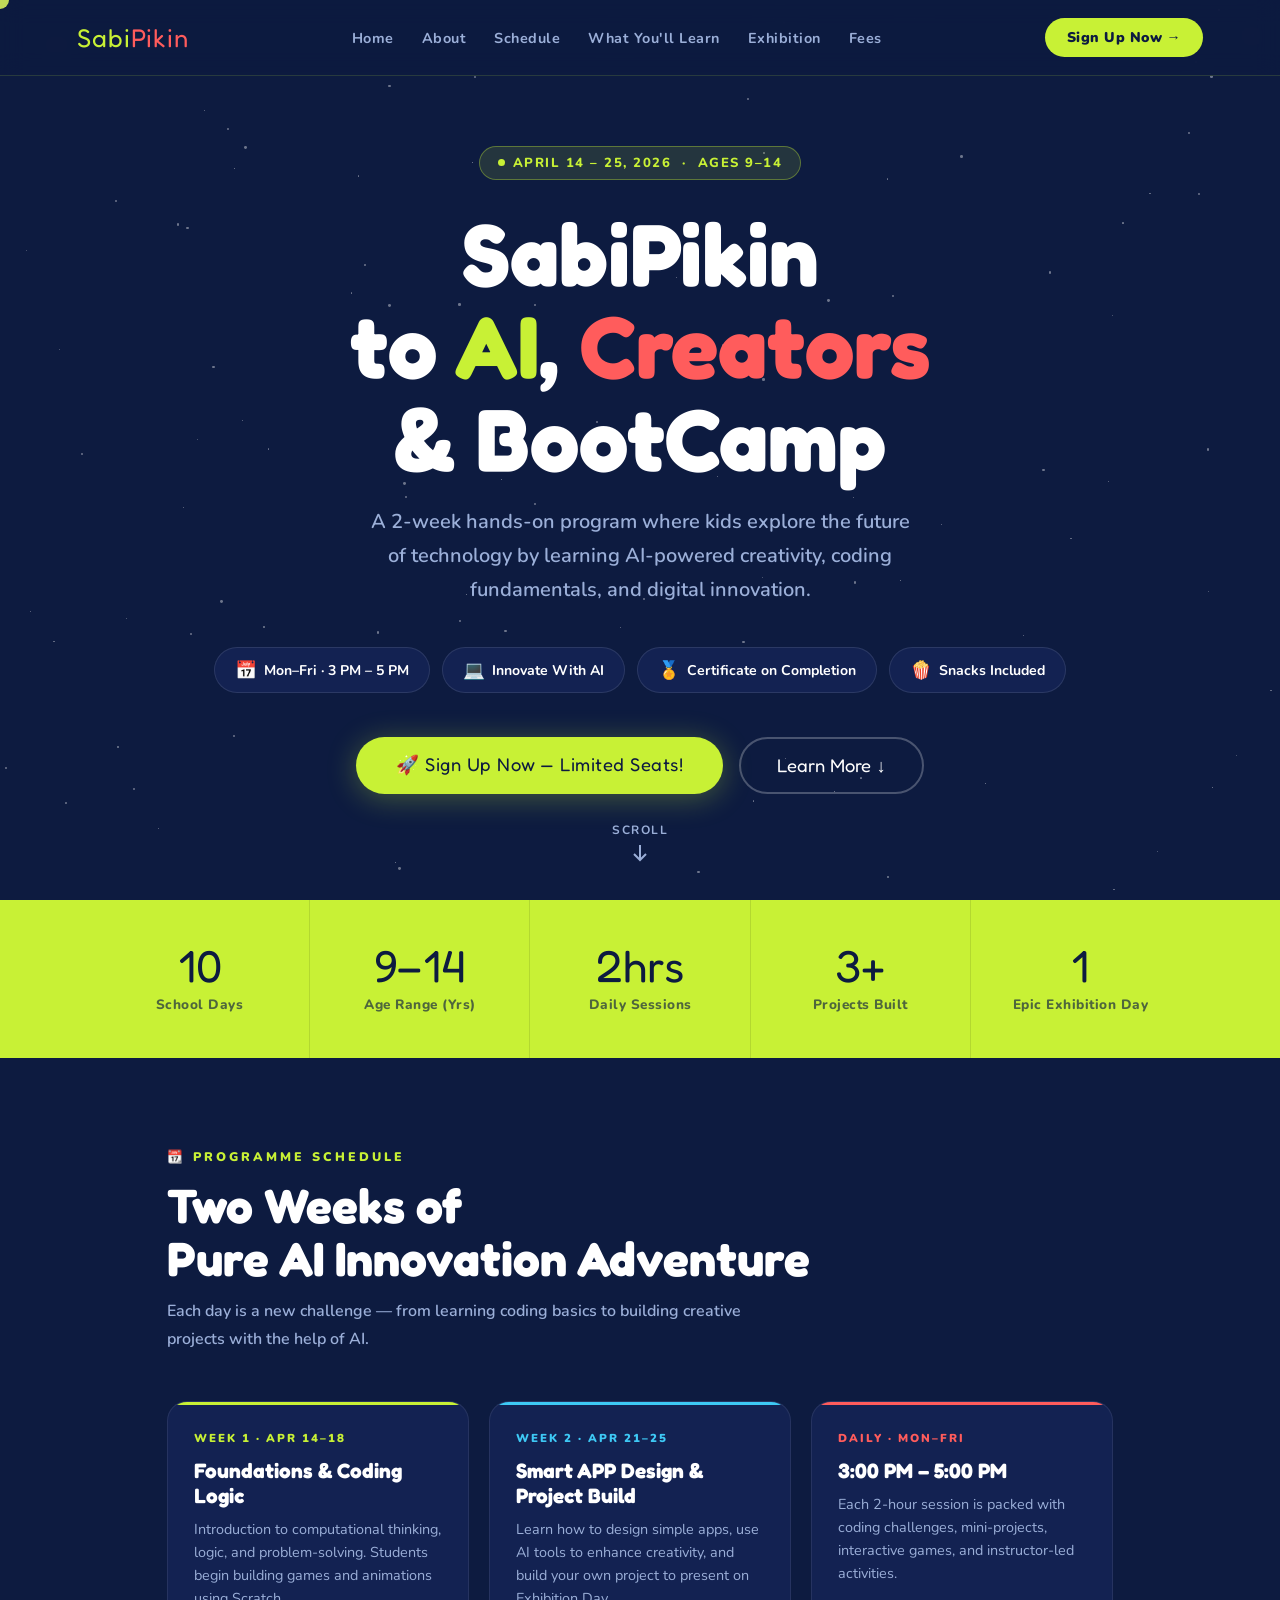
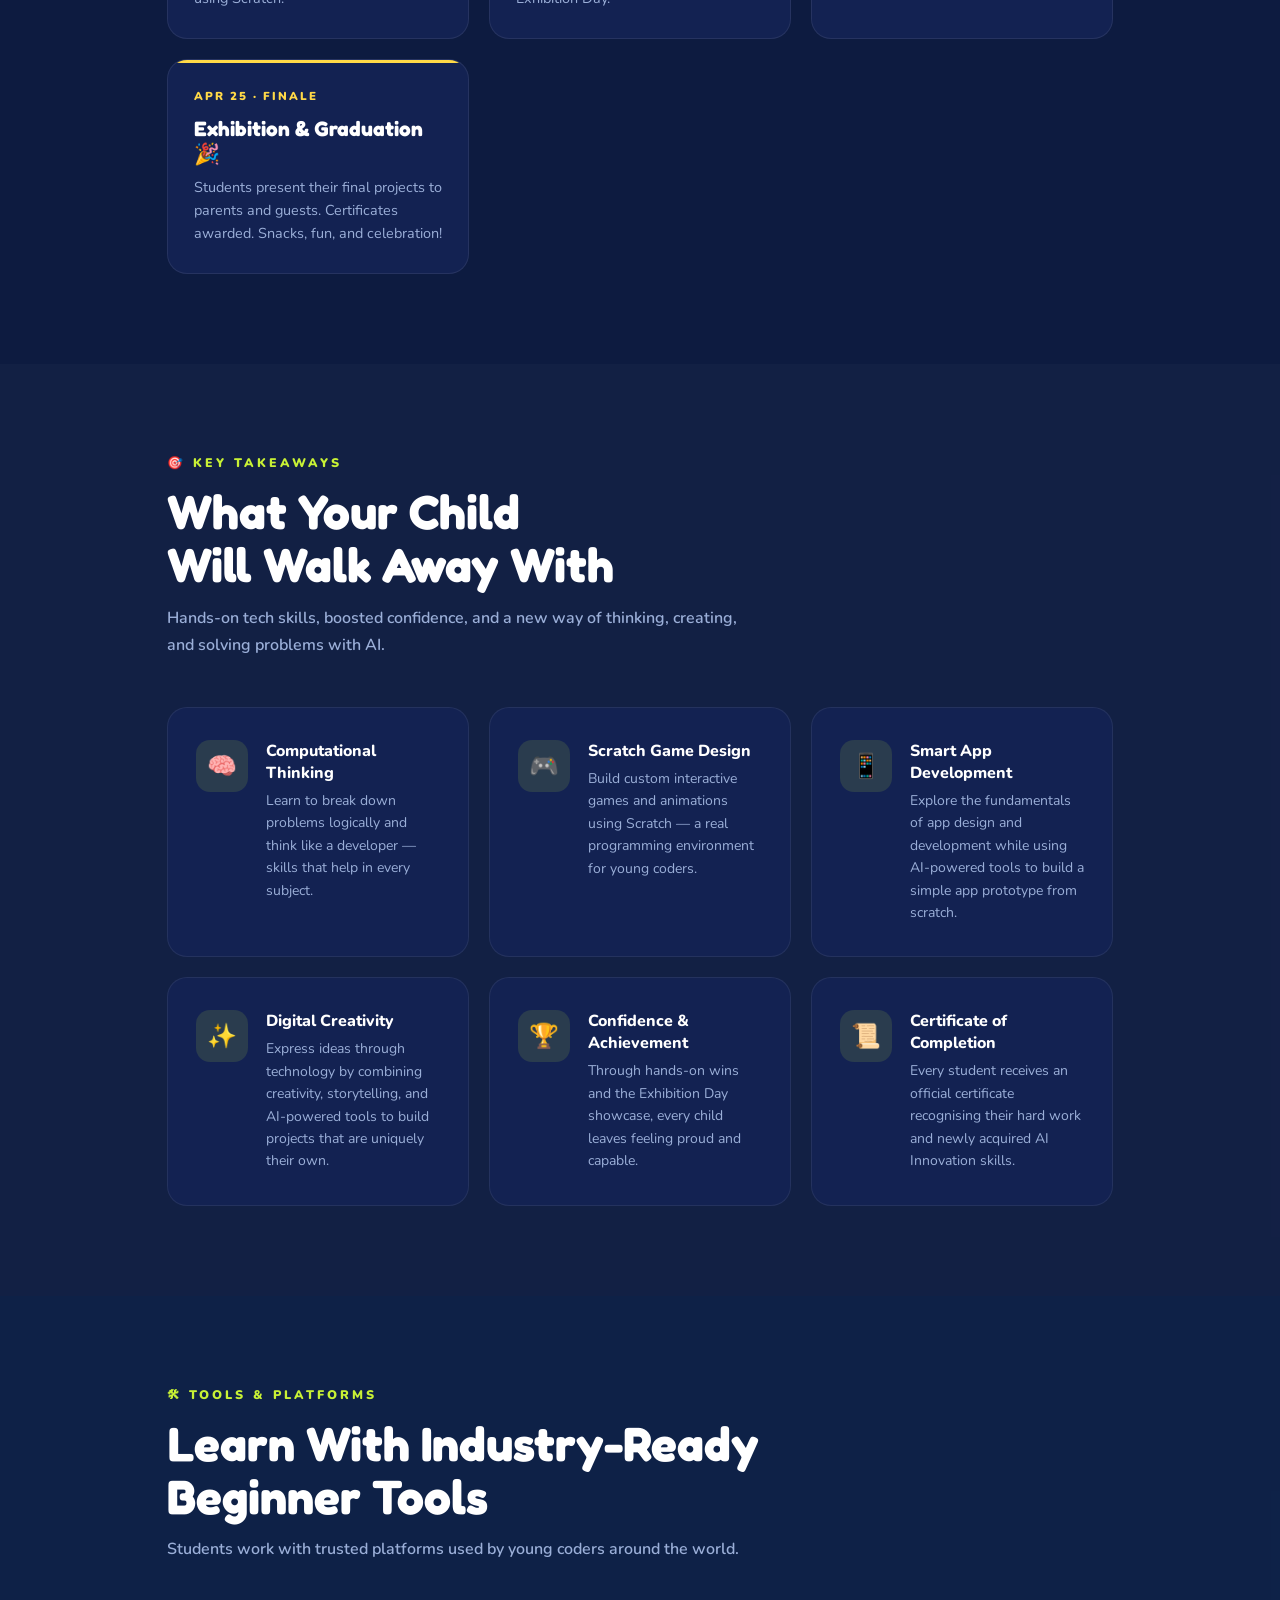
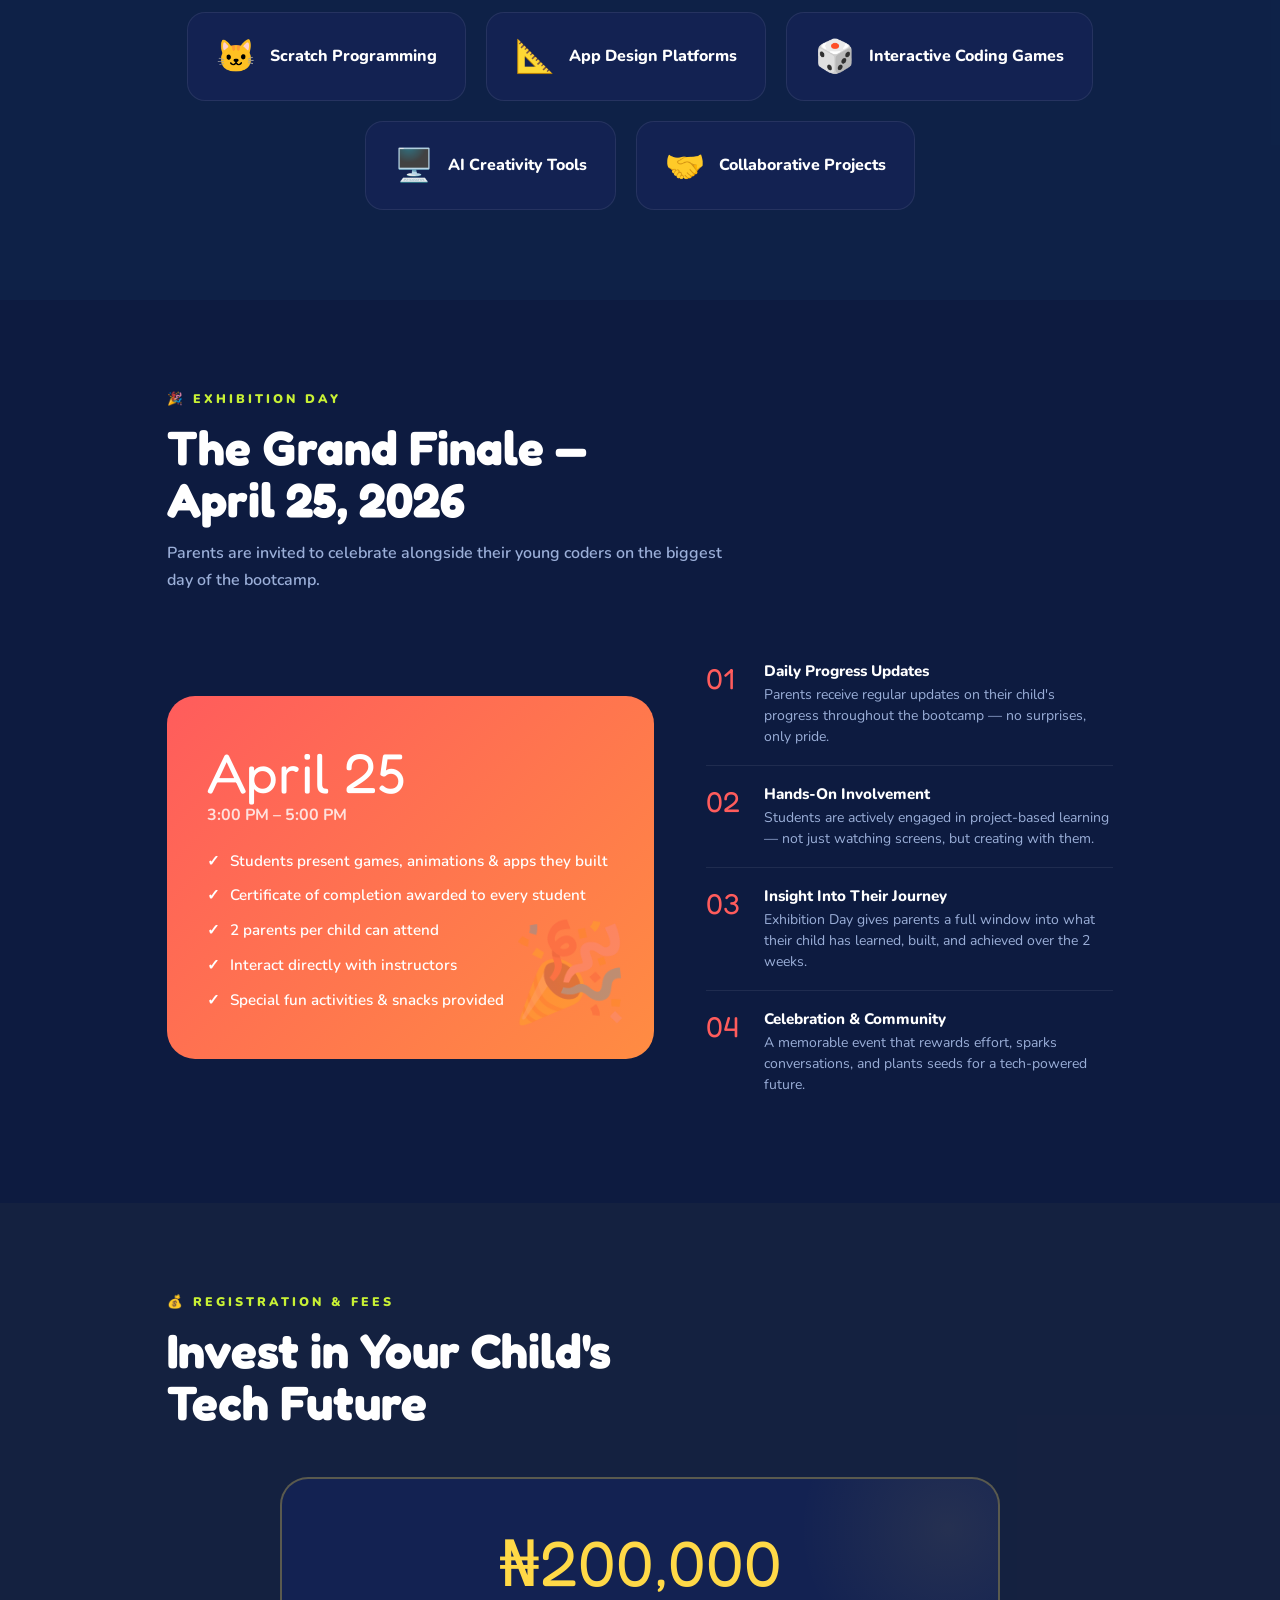
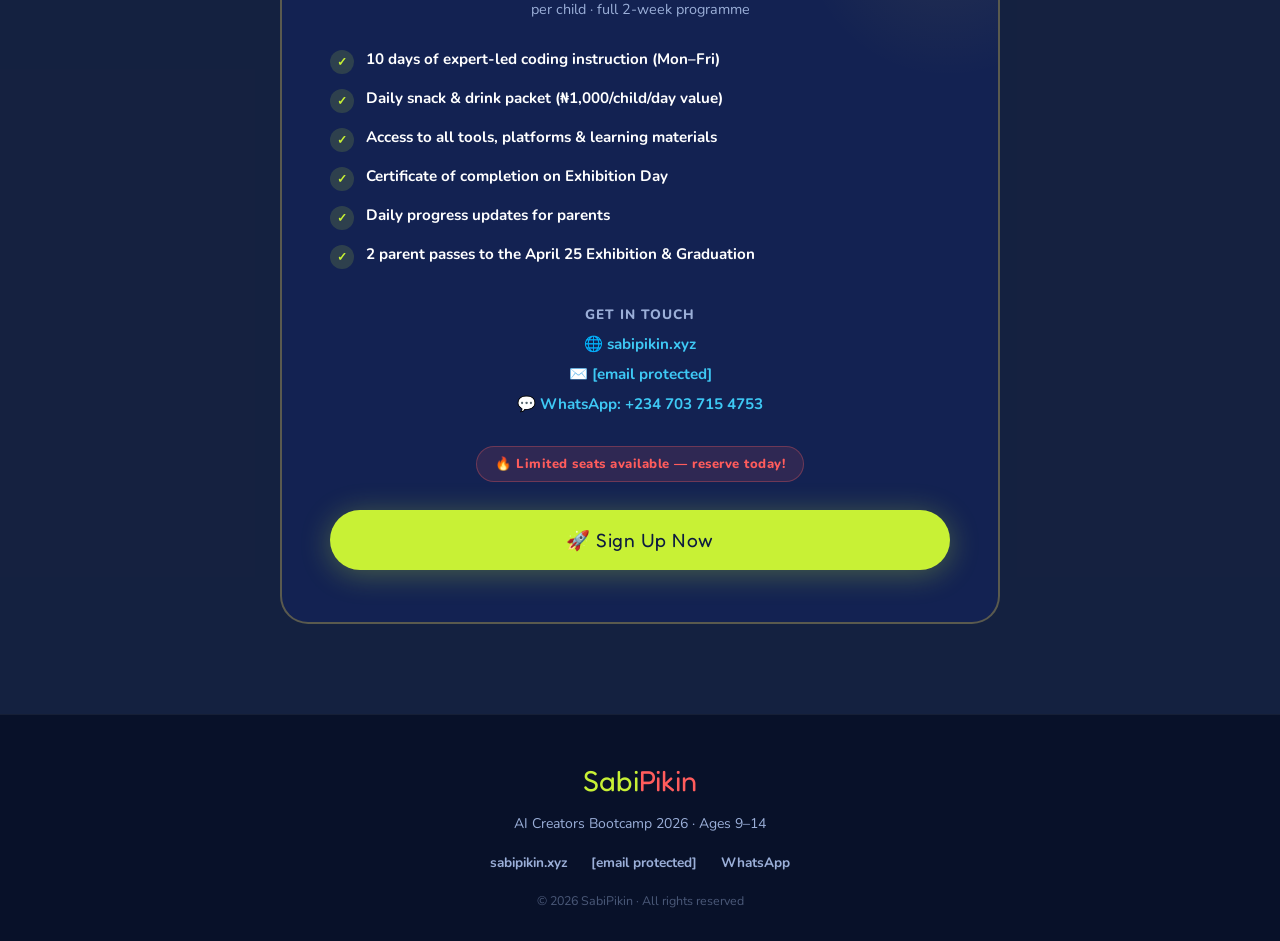
==== commit 6e625485: "Revise content for AI Creators Bootcamp 2026 Updated the title and content to reflect the AI Creator" ====
--- a/kidsbootcamp.html
+++ b/kidsbootcamp.html
@@ -3,7 +3,7 @@
 <head>
 <meta charset="UTF-8" />
 <meta name="viewport" content="width=device-width, initial-scale=1.0"/>
-<title>Sabi Pikin Coding Bootcamp – April 2026</title>
+<title>SabiPikin AI Creators Bootcamp – April 2026</title>
 <link href="https://fonts.googleapis.com/css2?family=Fredoka+One&family=Nunito:wght@400;600;700;800;900&display=swap" rel="stylesheet"/>
 <style>
   :root {
@@ -570,11 +570,11 @@
 <!-- ── HERO ── -->
 <section class="hero">
   <div class="badge"><span class="dot"></span> April 14 – 25, 2026 &nbsp;·&nbsp; Ages 9–14</div>
-  <h1>Where Kids Learn<br>to <span class="accent">Code</span>, <span class="hot">Create</span><br>&amp; Conquer Tech</h1>
-  <p class="hero-sub">A 2-week hands-on coding bootcamp packed with games, animations, and real app-building fun — designed for young digital creators.</p>
+  <h1>SabiPikin<br>to <span class="accent">AI</span>, <span class="hot">Creators</span><br>&amp; BootCamp</h1>
+  <p class="hero-sub">A 2-week hands-on program where kids explore the future of technology by learning AI-powered creativity, coding fundamentals, and digital innovation.</p>
   <div class="hero-pills">
     <div class="pill"><span class="icon">📅</span> Mon–Fri · 3 PM – 5 PM</div>
-    <div class="pill"><span class="icon">💻</span> Scratch &amp; App Dev</div>
+    <div class="pill"><span class="icon">💻</span> Innovate With AI</div>
     <div class="pill"><span class="icon">🏅</span> Certificate on Completion</div>
     <div class="pill"><span class="icon">🍿</span> Snacks Included</div>
   </div>
@@ -620,18 +620,18 @@
 <section id="schedule">
   <div class="section-inner">
     <div class="section-label">📆 Programme Schedule</div>
-    <h2 class="section-title reveal">Two Weeks of<br>Pure Coding Adventure</h2>
-    <p class="section-sub reveal">Every day is a new challenge — from learning the basics of code to building your very first app.</p>
+    <h2 class="section-title reveal">Two Weeks of<br>Pure AI Innovation Adventure</h2>
+    <p class="section-sub reveal">Each day is a new challenge — from learning coding basics to building creative projects with the help of AI.</p>
     <div class="schedule-grid">
       <div class="sched-card reveal" style="--accent: #C8F135;">
         <div class="week-tag">Week 1 · Apr 14–18</div>
-        <h3>Foundations &amp; Scratch</h3>
+        <h3>Foundations &amp; Coding Logic</h3>
         <p>Introduction to computational thinking, logic, and problem-solving. Students begin building games and animations using Scratch.</p>
       </div>
       <div class="sched-card reveal" style="--accent: #3EC9F5;">
         <div class="week-tag">Week 2 · Apr 21–25</div>
-        <h3>App Dev &amp; Project Build</h3>
-        <p>Dive into basic app development platforms, design principles, and independent project creation leading up to Exhibition Day.</p>
+        <h3>Smart APP Design &amp; Project Build</h3>
+        <p>Learn how to design simple apps, use AI tools to enhance creativity, and build your own project to present on Exhibition Day.</p>
       </div>
       <div class="sched-card reveal" style="--accent: #FF5C5C;">
         <div class="week-tag">Daily · Mon–Fri</div>
@@ -652,7 +652,7 @@
   <div class="section-inner">
     <div class="section-label">🎯 Key Takeaways</div>
     <h2 class="section-title reveal">What Your Child<br>Will Walk Away With</h2>
-    <p class="section-sub reveal">Practical skills, boosted confidence, and a brand-new way of seeing and interacting with technology.</p>
+    <p class="section-sub reveal">Hands-on tech skills, boosted confidence, and a new way of thinking, creating, and solving problems with AI.</p>
     <div class="takeaways-grid">
       <div class="take-card reveal">
         <div class="take-icon">🧠</div>
@@ -671,15 +671,15 @@
       <div class="take-card reveal">
         <div class="take-icon">📱</div>
         <div>
-          <h4>Basic App Development</h4>
-          <p>Explore how apps are designed and built — students will create a simple app prototype from scratch.</p>
+          <h4>Smart App Development</h4>
+          <p>Explore the fundamentals of app design and development while using AI-powered tools to build a simple app prototype from scratch.</p>
         </div>
       </div>
       <div class="take-card reveal">
         <div class="take-icon">✨</div>
         <div>
           <h4>Digital Creativity</h4>
-          <p>Express ideas through technology — merging art, storytelling, and code to make something uniquely theirs.</p>
+          <p>Express ideas through technology by combining creativity, storytelling, and AI-powered tools to build projects that are uniquely their own.</p>
         </div>
       </div>
       <div class="take-card reveal">
@@ -693,7 +693,7 @@
         <div class="take-icon">📜</div>
         <div>
           <h4>Certificate of Completion</h4>
-          <p>Every student receives an official certificate recognising their hard work and newly acquired coding skills.</p>
+          <p>Every student receives an official certificate recognising their hard work and newly acquired AI Innovation skills.</p>
         </div>
       </div>
     </div>
@@ -710,7 +710,7 @@
       <div class="tool-chip reveal"><span class="t-icon">🐱</span> Scratch Programming</div>
       <div class="tool-chip reveal"><span class="t-icon">📐</span> App Design Platforms</div>
       <div class="tool-chip reveal"><span class="t-icon">🎲</span> Interactive Coding Games</div>
-      <div class="tool-chip reveal"><span class="t-icon">🖥️</span> Laptops / Computers</div>
+      <div class="tool-chip reveal"><span class="t-icon">🖥️</span> AI Creativity Tools</div>
       <div class="tool-chip reveal"><span class="t-icon">🤝</span> Collaborative Projects</div>
     </div>
   </div>
@@ -803,13 +803,13 @@
 <!-- ── FOOTER ── -->
 <footer>
   <div class="foot-logo">Sabi<span>Pikin</span></div>
-  <p>April Coding Bootcamp 2026 · Ages 9–14</p>
+  <p>AI Creators Bootcamp 2026 · Ages 9–14</p>
   <div class="foot-links">
     <a href="index.html" target="_blank">sabipikin.xyz</a>
     <a href="mailto:admin@sabipikin.xyz"><span class="__cf_email__" data-cfemail="80e1e4ede9eef3c0f3e1e2e9f0e9ebe9eeaef8f9fa">[email&#160;protected]</span></a>
     <a href="https://wa.me/2347037154753" target="_blank">WhatsApp</a>
   </div>
-  <div class="copy">© 2026 Sabi Pikin · All rights reserved</div>
+  <div class="copy">© 2026 SabiPikin · All rights reserved</div>
 </footer>
 
 <!-- ── MODAL ── -->
@@ -818,7 +818,7 @@
     <button class="modal-close" onclick="closeModal()">✕</button>
     <div id="formWrap">
       <h2>🚀 Sign Up Today</h2>
-      <p class="sub">Reserve your child's spot in the April 2026 Coding Bootcamp. Limited seats — act fast!</p>
+      <p class="sub">Reserve your child's spot in the April 2026 AI Creators Bootcamp. Limited seats — act fast!</p>
       <div class="form-row">
         <label>Parent / Guardian Name</label>
         <input type="text" id="parentName" placeholder="e.g. Mrs. Adaeze Okafor" />
@@ -939,4 +939,4 @@
   document.addEventListener('keydown', e => { if (e.key === 'Escape') closeModal(); });
 </script>
 </body>
-</html>+</html>
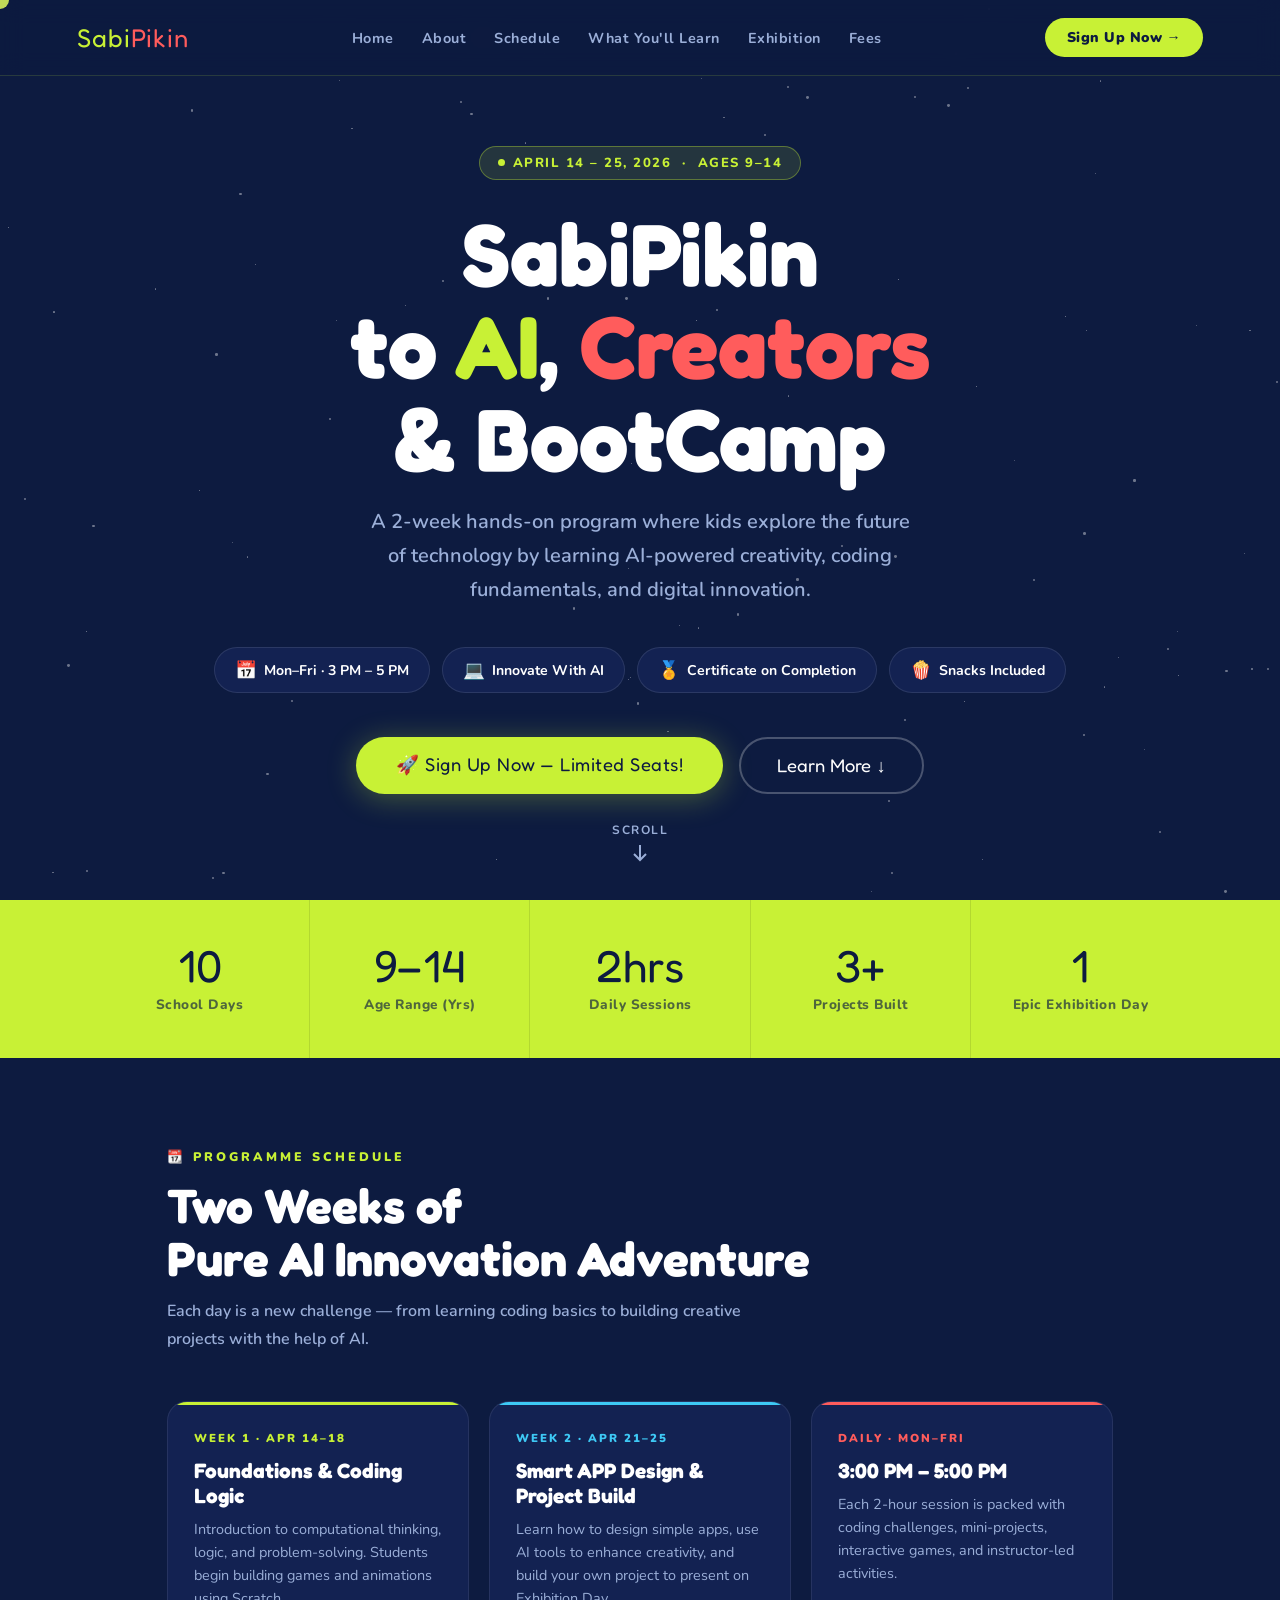
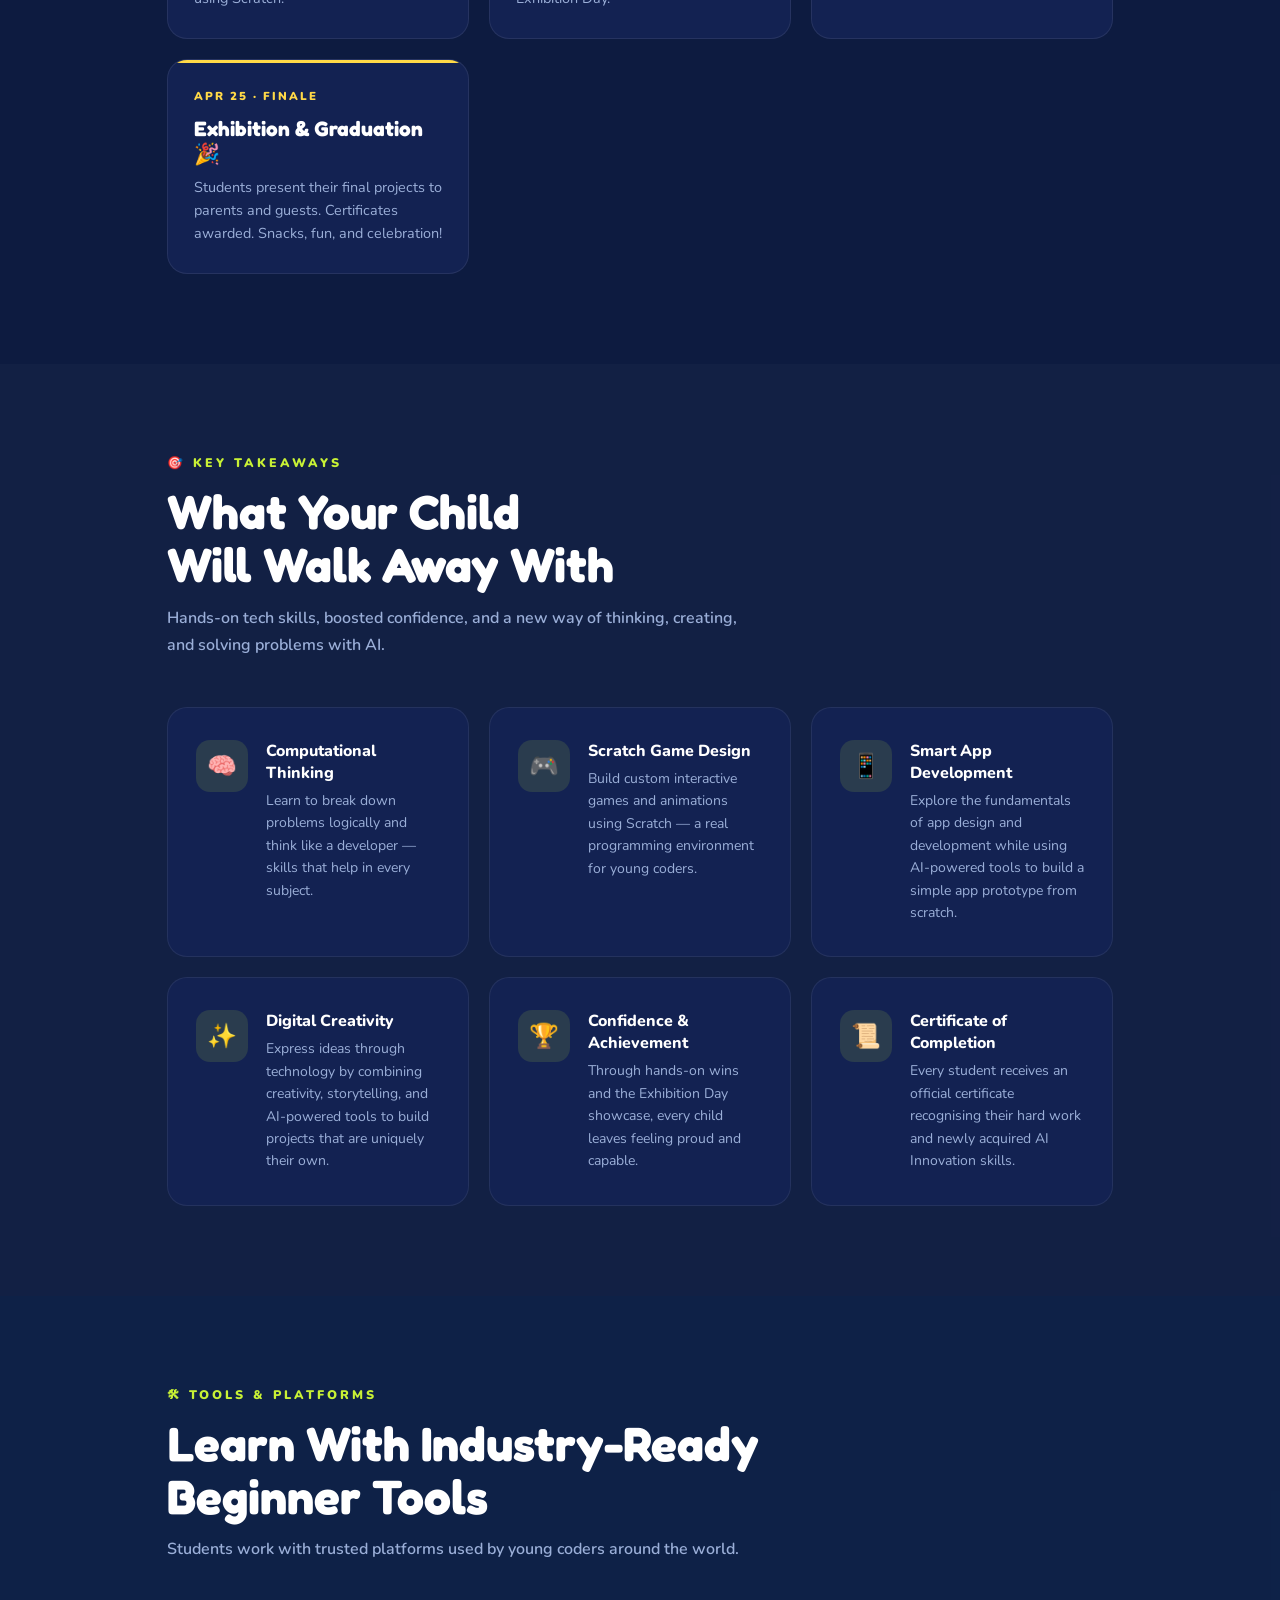
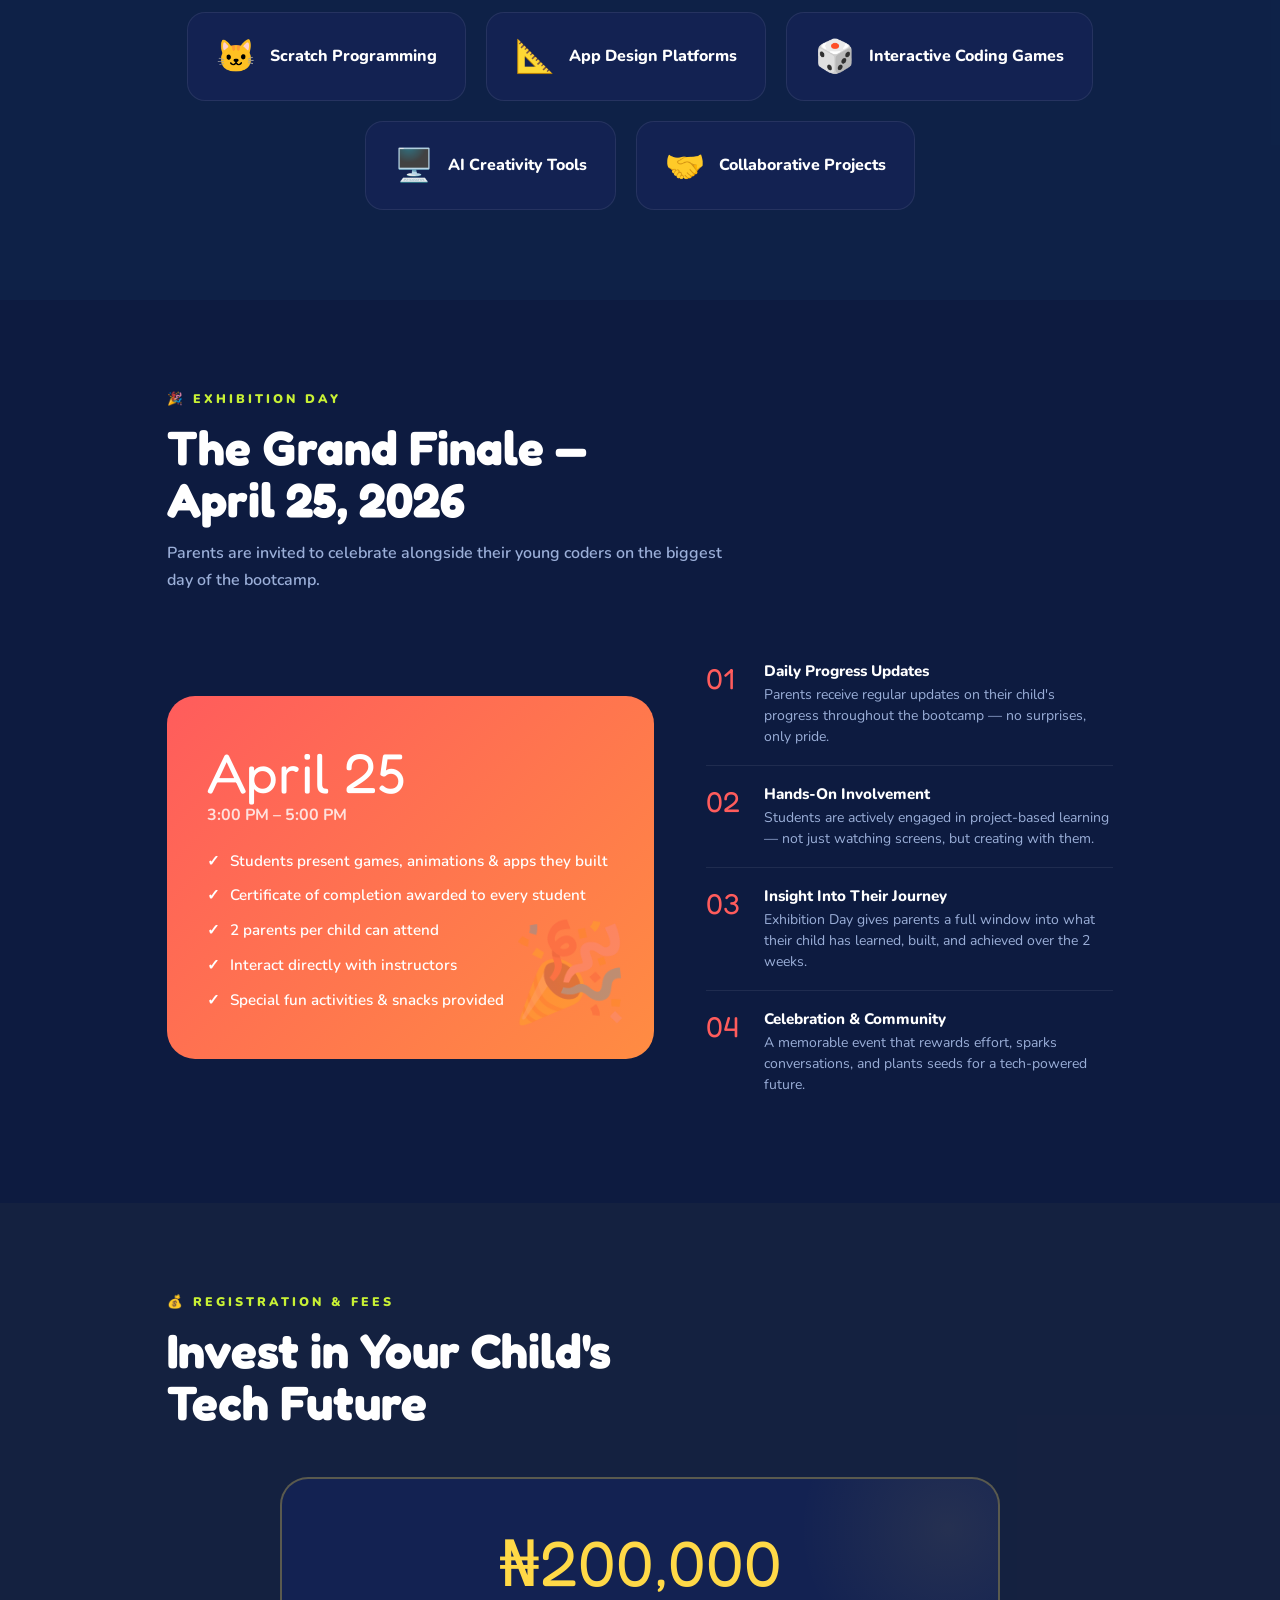
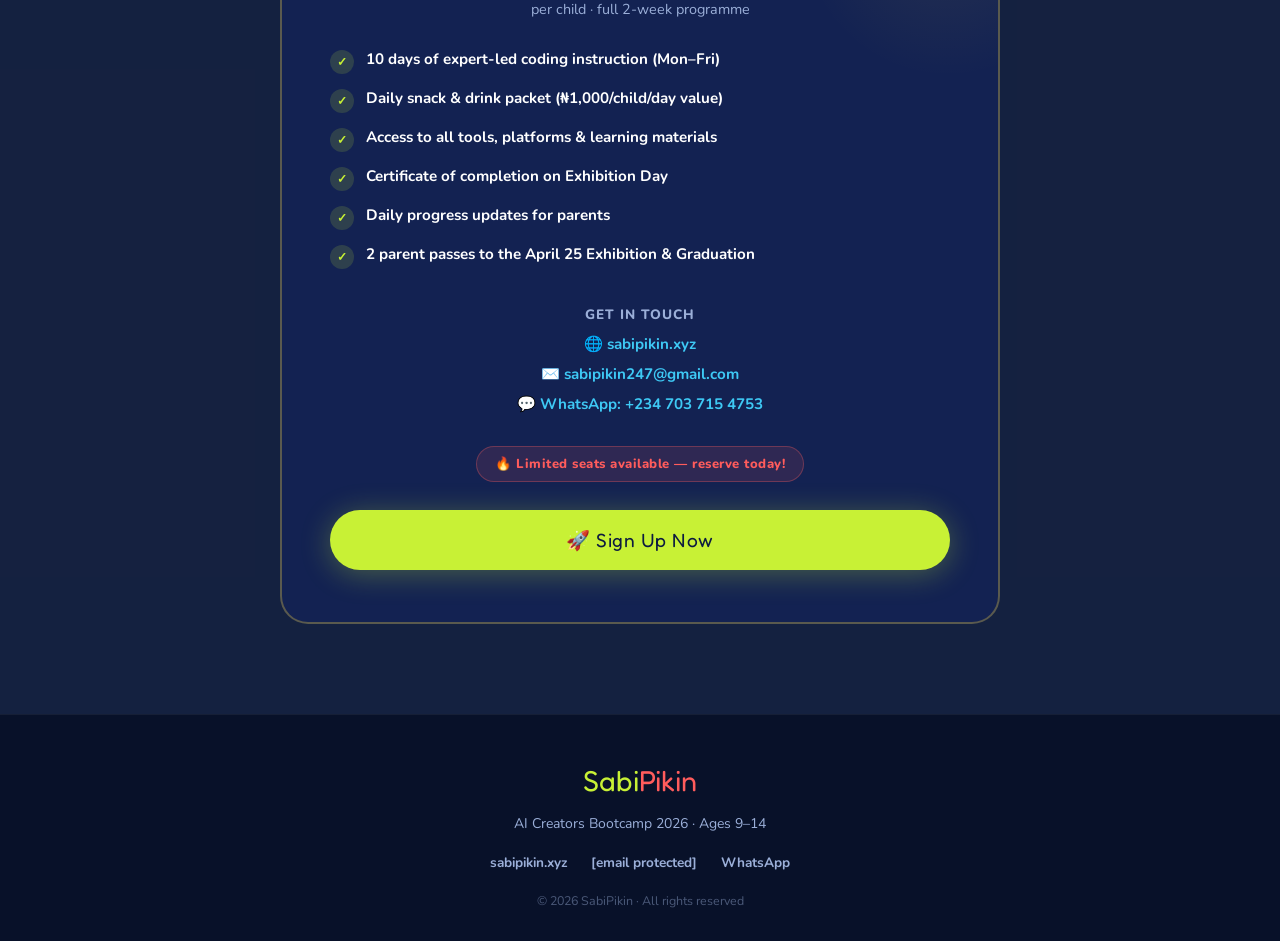
==== commit 4b658935: "Update contact email in kidsbootcamp.html" ====
--- a/kidsbootcamp.html
+++ b/kidsbootcamp.html
@@ -787,7 +787,7 @@
       <div class="fees-contact">
         <span style="font-weight:800; font-size:.85rem; color:var(--text-muted); letter-spacing:1px; text-transform:uppercase;">Get In Touch</span>
         <a href="https://sabipikin.xyz" target="_blank">🌐 sabipikin.xyz</a>
-        <a href="/cdn-cgi/l/email-protection#f49590999d9a87b48795969d849d9f9d9ada8c8d8e">✉️ <span class="__cf_email__" data-cfemail="d9b8bdb4b0b7aa99aab8bbb0a9b0b2b0b7f7a1a0a3">[email&#160;protected]</span></a>
+        <a href="mailto:sabipikin247@gmail.com"> ✉️ sabipikin247@gmail.com</a>
         <a href="https://wa.me/2347037154753" target="_blank">💬 WhatsApp: +234 703 715 4753</a>
       </div>
       <div style="margin-bottom:28px;">
